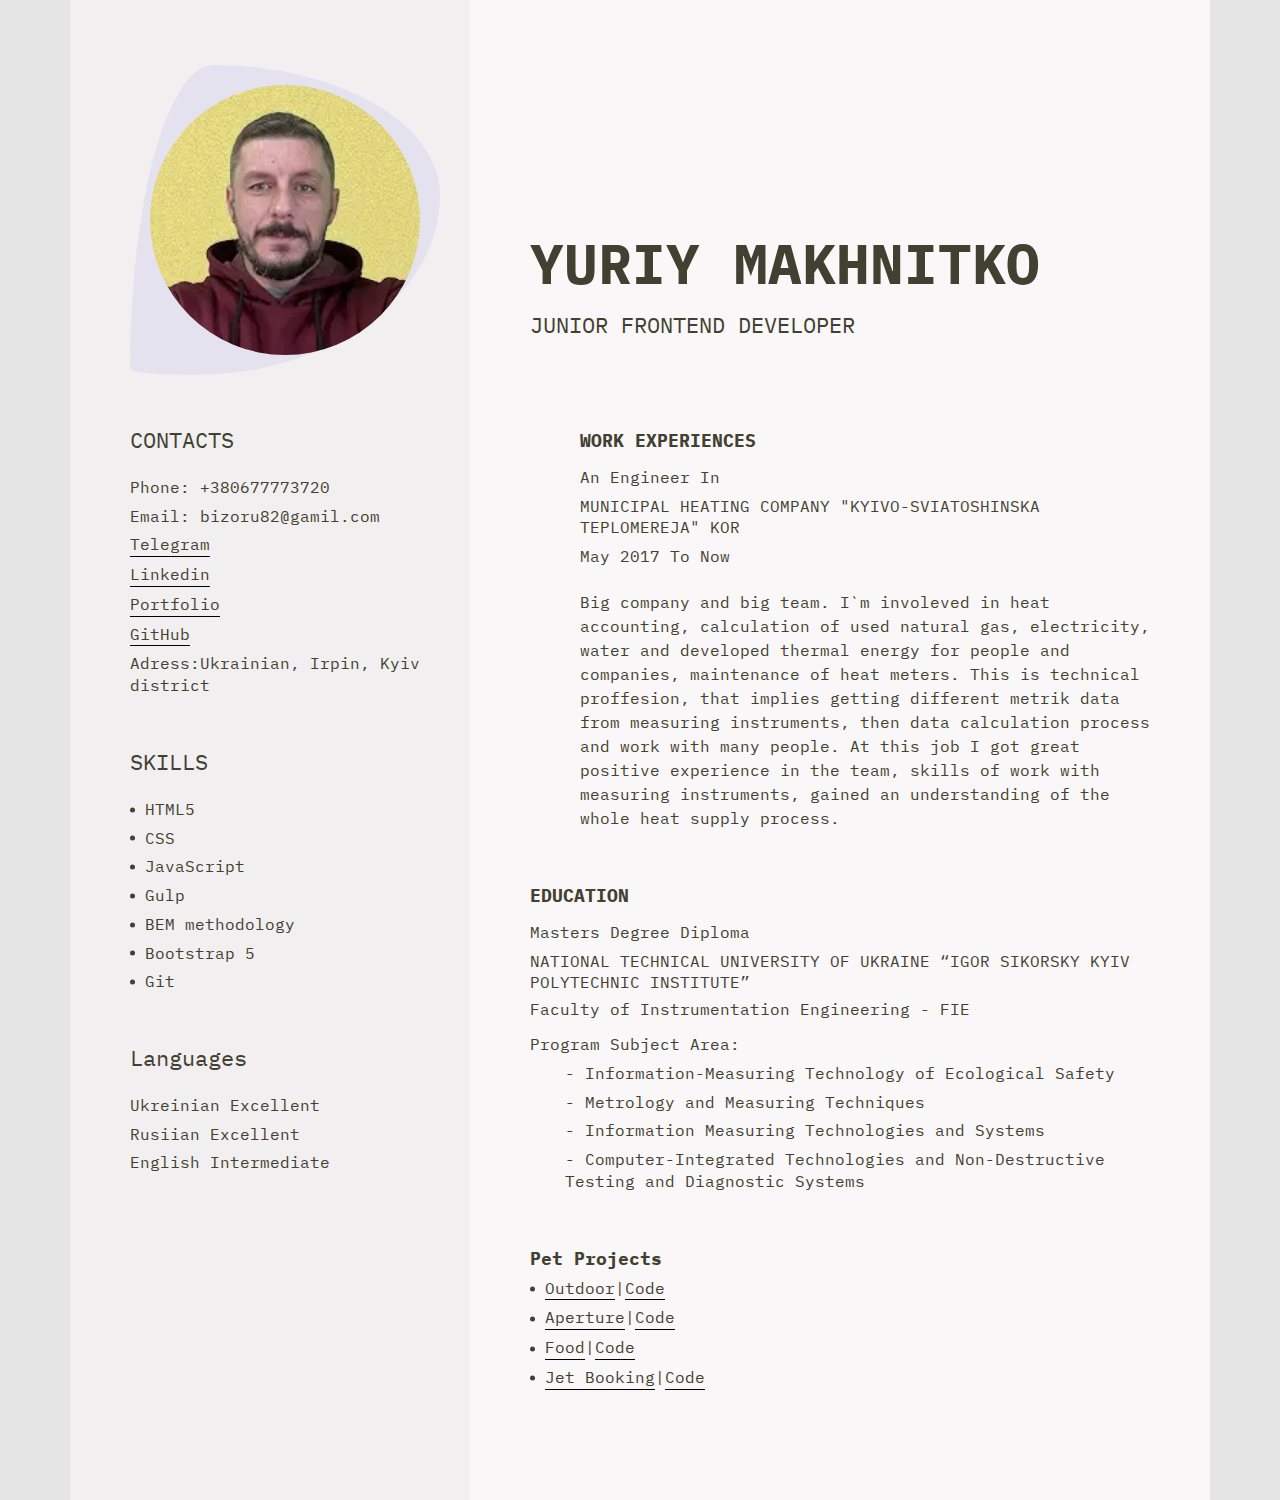
==== index.html @ a3770e5b "2-d commit" ====
<!DOCTYPE html>
<html lang="ru">

<head>
	<title>YDevelop</title>
	<meta charset="UTF-8">
	<meta name="format-detection" content="telephone=no">
	<!-- <style>body{opacity: 0;}</style> -->
	<link rel="stylesheet" href="css/style.min.css?_v=20221219141046">
	<link rel="shortcut icon" href="favicon.ico">
	<!-- <meta name="robots" content="noindex, nofollow"> -->
	<meta name="viewport" content="width=device-width, initial-scale=1.0">
</head>

<body>
	<div class="wrapper">
		<header class="header">
			<div class="header__container">

			</div>
		</header>
		<main class="page">
			<div class="cv__container">
				<div class="cv">
					<div class="cv__left">
						<div class="cv__photo">
							<div class="cv__image-ibg">
								<picture><source srcset="img/photocv.webp" type="image/webp"><img src="img/photocv.jpg" alt="cv" /></picture>
							</div>
						</div>
						<div class="cv__contacts">
							<p class="cv__title">CONTACTS</p>
							<a href="tel:+380677773720" class="cv__phone"><span>Phone: +380677773720</span></a>
							<a href="mailto:bizoru82@gmail.com" class="cv__email"><span>Email: bizoru82@gamil.com</span></a>
							<a href="tg://resolve?domain=@bizoru82" class="cv__telegram"><span>Telegram</span></a>
							<a target="_blank" href="https://www.linkedin.com/in/yuriy-makhnitko-253115259" class="cv__linkedin"><span>Linkedin</span></a>
							<a target="_blank" href="https://yuramakhnitko.github.io/portfolio/" class="cv__portfolio"><span>Portfolio</span></a>
							<a target="_blank" href="https://github.com/YuraMakhnitko" class="cv__github"><span>GitHub</span></a>
							<p class="cv__adress">
								<span>Adress:</span>Ukrainian, Irpin, Kyiv district
							</p>
						</div>
						<div class="cv__skills">
							<p class="cv__title">SKILLS</p>
							<ul class="cv__list-skills">
								<li class="cv__skill">HTML5</li>
								<li class="cv__skill">CSS</li>
								<li class="cv__skill">JavaScript</li>
								<li class="cv__skill">Gulp</li>
								<li class="cv__skill">BEM methodology</li>
								<li class="cv__skill">Bootstrap 5</li>
								<li class="cv__skill">Git</li>
							</ul>
						</div>
						<div class="cv__launguages">
							<p class="cv__title">Languages</p>
							<p class="cv__language">Ukreinian Excellent</p>
							<p class="cv__language">Rusiian Excellent</p>
							<p class="cv__language">English Intermediate</p>
						</div>
					</div>
					<div class="cv__right">
						<h1 class="cv__main-title">Yuriy Makhnitko</h1>
						<p class="cv__title">JUNIOR FRONTEND DEVELOPER</p>
						<div class="cv__work-exp">
							<p class="cv__right-title">WORK EXPERIENCES</p>
							<p class="cv__work-sub-title">An engineer in</p>
							<p class="cv__work-sub-title cv__work-sub-title_upper">
								Municipal heating company "Kyivo-Sviatoshinska teplomereja"
								KOR
							</p>
							<p class="cv__work-sub-title">May 2017 to now</p>
							<p class="cv__work-text">
								Big company and big team. I`m involeved in heat accounting,
								calculation of used natural gas, electricity, water and
								developed thermal energy for people and companies, maintenance
								of heat meters. This is technical proffesion, that implies
								getting different metrik data from measuring instruments, then
								data calculation process and work with many people. At this
								job I got great positive experience in the team, skills of
								work with measuring instruments, gained an understanding of
								the whole heat supply process.
							</p>
						</div>
						<div class="cv__education">
							<p class="cv__right-title">EDUCATION</p>
							<p class="cv__diploma">Masters degree diploma</p>
							<p class="cv__un">
								National Technical University of Ukraine “Igor Sikorsky Kyiv
								Polytechnic Institute”
							</p>
							<p class="cv__pbf">
								Faculty of Instrumentation Engineering - FIE
							</p>
							<p class="cv__faculty">Program Subject Area:</p>
							<ul class="cv__subj">
								<li class="cv__subject">
									- Information-Measuring Technology of Ecological Safety
								</li>
								<li class="cv__subject">
									- Metrology and Measuring Techniques
								</li>
								<li class="cv__subject">
									- Information Measuring Technologies and Systems
								</li>
								<li class="cv__subject">
									- Computer-Integrated Technologies and Non-Destructive
									Testing and Diagnostic Systems
								</li>
							</ul>
						</div>
						<div class="cv__pet-projects">
							<p class="cv__right-title">Pet Projects</p>
							<ul class="cv__projects-pet-list">
								<li class="cv__pet">
									<a target="_blank" href="https://yuramakhnitko.github.io/outdoor/" class="cv__pet-link"><span>Outdoor</span></a><span>|</span><a target="_blank" href="https://github.com/yuramakhnitko/outdoor" class="cv__pet-code"><span>Code</span></a>
								</li>
								<li class="cv__pet">
									<a target="_blank" href="https://yuramakhnitko.github.io/aperture/" class="cv__pet-link"><span>Aperture</span></a><span>|</span><a target="_blank" href="https://github.com/YuraMakhnitko/aperture" class="cv__pet-code"><span>Code</span></a>
								</li>
								<li class="cv__pet">
									<a target="_blank" href="https://yuramakhnitko.github.io/tastyfood/" class="cv__pet-link"><span>Food</span></a><span>|</span><a target="_blank" href="https://github.com/YuraMakhnitko/tastyfood" class="cv__pet-code"><span>Code</span></a>
								</li>

								<li class="cv__pet">
									<a target="_blank" href="https://yuramakhnitko.github.io/jetbooking/" class="cv__pet-link"><span>Jet Booking</span></a><span>|</span><a target="_blank" href="https://github.com/YuraMakhnitko/jetbooking" class="cv__pet-code"><span>Code</span></a>
								</li>
							</ul>
						</div>
					</div>
				</div>
			</div>
		</main>
		<footer class="footer">
			<div class="footer__container">
			</div>
		</footer>
	</div>
	<!-- 
<div id="popup" aria-hidden="true" class="popup">
	<div class="popup__wrapper">
		<div class="popup__content">
			<button data-close type="button" class="popup__close">Закрыть</button>
			<div class="popup__text">
			</div>
		</div>
	</div>
</div>
 -->
	<script src="js/app.min.js?_v=20221219141046"></script>
</body>

</html>
---- css/style.min.css ----
@charset "UTF-8";@font-face{font-family:IBMPlexMono;font-display:swap;src:url(../fonts/IBMPlexMono-Bold.woff2) format("woff2"),url(../fonts/IBMPlexMono-Bold.woff) format("woff");font-weight:700;font-style:normal}@font-face{font-family:IBMPlexMono;font-display:swap;src:url(../fonts/IBMPlexMono-Regular.woff2) format("woff2"),url(../fonts/IBMPlexMono-Regular.woff) format("woff");font-weight:400;font-style:normal}*{padding:0;margin:0;border:0}*,:after,:before{-webkit-box-sizing:border-box;box-sizing:border-box}body,html{height:100%;min-width:320px}body{color:#000;line-height:1;font-family:IBMPlexMono;font-size:1rem;-ms-text-size-adjust:100%;-moz-text-size-adjust:100%;-webkit-text-size-adjust:100%;-webkit-font-smoothing:antialiased;-moz-osx-font-smoothing:grayscale}button,input,textarea{font-family:IBMPlexMono;font-size:inherit}button{cursor:pointer;color:inherit;background-color:inherit}a{color:inherit}a:link,a:visited{text-decoration:none}a:hover{text-decoration:none}ul li{list-style:none}img{vertical-align:top}h1,h2,h3,h4,h5,h6{font-weight:inherit;font-size:inherit}.lock body{overflow:hidden;-ms-touch-action:none;touch-action:none}.wrapper{min-height:100%;display:-webkit-box;display:-ms-flexbox;display:flex;-webkit-box-orient:vertical;-webkit-box-direction:normal;-ms-flex-direction:column;flex-direction:column;overflow:hidden;background:#e5e5e5;color:#424030}.wrapper>main{-webkit-box-flex:1;-ms-flex:1 1 auto;flex:1 1 auto}.wrapper>*{min-width:0}[class*=__container]{max-width:71.25rem;-webkit-box-sizing:content-box;box-sizing:content-box;margin:0 auto;padding:0 .9375rem}[class*=-ibg]{position:relative}[class*=-ibg] img{position:absolute;width:100%;height:100%;top:0;left:0;-o-object-fit:cover;object-fit:cover}[class*=-ibg_contain] img{-o-object-fit:contain;object-fit:contain}.cv{display:-ms-grid;display:grid;-ms-grid-columns:400px 1fr;grid-template-columns:400px 1fr;-webkit-column-gap:60px;-moz-column-gap:60px;column-gap:60px;padding:0 50px 0 0;background:#f9f7f7}.cv__left{padding:65px 30px 130px 60px;display:-webkit-box;display:-ms-flexbox;display:flex;-webkit-box-orient:vertical;-webkit-box-direction:normal;-ms-flex-direction:column;flex-direction:column;background:rgba(229,229,229,.4392156863);height:1500px}.cv__photo{padding:20px;border-radius:27% 73% 79% 21%/98% 42% 58% 2%;background-color:rgba(0,0,255,.05)}.cv__photo:not(:last-child){margin-bottom:50px}.cv__image-ibg{padding-bottom:100%;border-radius:50%;overflow:hidden}.cv__contacts{display:-webkit-box;display:-ms-flexbox;display:flex;-webkit-box-orient:vertical;-webkit-box-direction:normal;-ms-flex-direction:column;flex-direction:column;row-gap:7px}.cv__contacts:not(:last-child){margin-bottom:50px}.cv__title{font-size:22px;line-height:1.36}.cv__title:not(:last-child){margin-bottom:15px}.cv__phone{line-height:1.36}.cv__email{line-height:1.36}.cv__telegram span{display:inline-block;line-height:1.36;border-bottom:1px solid #000}.cv__linkedin span{display:inline-block;line-height:1.36;border-bottom:1px solid #000}.cv__portfolio span{display:inline-block;line-height:1.36;border-bottom:1px solid #000}.cv__github span{display:inline-block;line-height:1.36;border-bottom:1px solid #000}.cv__adress{line-height:1.36}.cv__skills{display:-webkit-box;display:-ms-flexbox;display:flex;-webkit-box-orient:vertical;-webkit-box-direction:normal;-ms-flex-direction:column;flex-direction:column}.cv__skills:not(:last-child){margin-bottom:50px}.cv__list-skills{margin-top:7px;display:-webkit-box;display:-ms-flexbox;display:flex;-webkit-box-orient:vertical;-webkit-box-direction:normal;-ms-flex-direction:column;flex-direction:column;row-gap:7px}.cv__skill{line-height:1.36;position:relative;padding-left:15px}.cv__skill::before{content:"";position:absolute;top:50%;left:0;width:5px;height:5px;border-radius:50%;background-color:#424030;-webkit-transform:translate(0,-50%);-ms-transform:translate(0,-50%);transform:translate(0,-50%)}.cv__launguages{display:-webkit-box;display:-ms-flexbox;display:flex;-webkit-box-orient:vertical;-webkit-box-direction:normal;-ms-flex-direction:column;flex-direction:column;row-gap:7px}.cv__launguages:not(:last-child){margin-bottom:50px}.cv__language{line-height:1.36}.cv__right{display:-webkit-box;display:-ms-flexbox;display:flex;-webkit-box-orient:vertical;-webkit-box-direction:normal;-ms-flex-direction:column;flex-direction:column;row-gap:7px;padding:235px 0 100px 0}.cv__main-title{font-size:56px;font-weight:700;text-transform:uppercase}.cv__main-title:not(:last-child){margin-bottom:12px}.cv__work-exp{display:-webkit-box;display:-ms-flexbox;display:flex;-webkit-box-orient:vertical;-webkit-box-direction:normal;-ms-flex-direction:column;flex-direction:column;padding-left:50px;margin-top:70px;row-gap:7px}.cv__work-exp:not(:last-child){margin-bottom:50px}.cv__right-title{font-size:18px;font-weight:700}.cv__right-title:not(:last-child){margin-bottom:10px}.cv__work-sub-title{line-height:1.36;text-transform:capitalize}.cv__work-sub-title_upper{text-transform:uppercase}.cv__work-text{margin-top:15px;line-height:1.5}.cv__education{display:-webkit-box;display:-ms-flexbox;display:flex;-webkit-box-orient:vertical;-webkit-box-direction:normal;-ms-flex-direction:column;flex-direction:column;row-gap:7px}.cv__education:not(:last-child){margin-bottom:50px}.cv__diploma{text-transform:capitalize;line-height:1.36}.cv__un{line-height:1.36;text-transform:uppercase}.cv__faculty{line-height:1.36;margin-top:10px}.cv__subj{line-height:1.36;display:-webkit-box;display:-ms-flexbox;display:flex;-webkit-box-orient:vertical;-webkit-box-direction:normal;-ms-flex-direction:column;flex-direction:column;row-gap:7px;padding-left:35px}.cv__projects-pet-list{display:-webkit-box;display:-ms-flexbox;display:flex;-webkit-box-orient:vertical;-webkit-box-direction:normal;-ms-flex-direction:column;flex-direction:column;row-gap:7px}.cv__pet{line-height:1.36;position:relative;padding-left:15px}.cv__pet::before{content:"";position:absolute;top:50%;left:0;width:5px;height:5px;border-radius:50%;background-color:#424030;-webkit-transform:translate(0,-50%);-ms-transform:translate(0,-50%);transform:translate(0,-50%)}.cv__pet-link span{display:inline-block;line-height:1.36;border-bottom:1px solid #000}.cv__pet-code span{display:inline-block;line-height:1.36;border-bottom:1px solid #000}
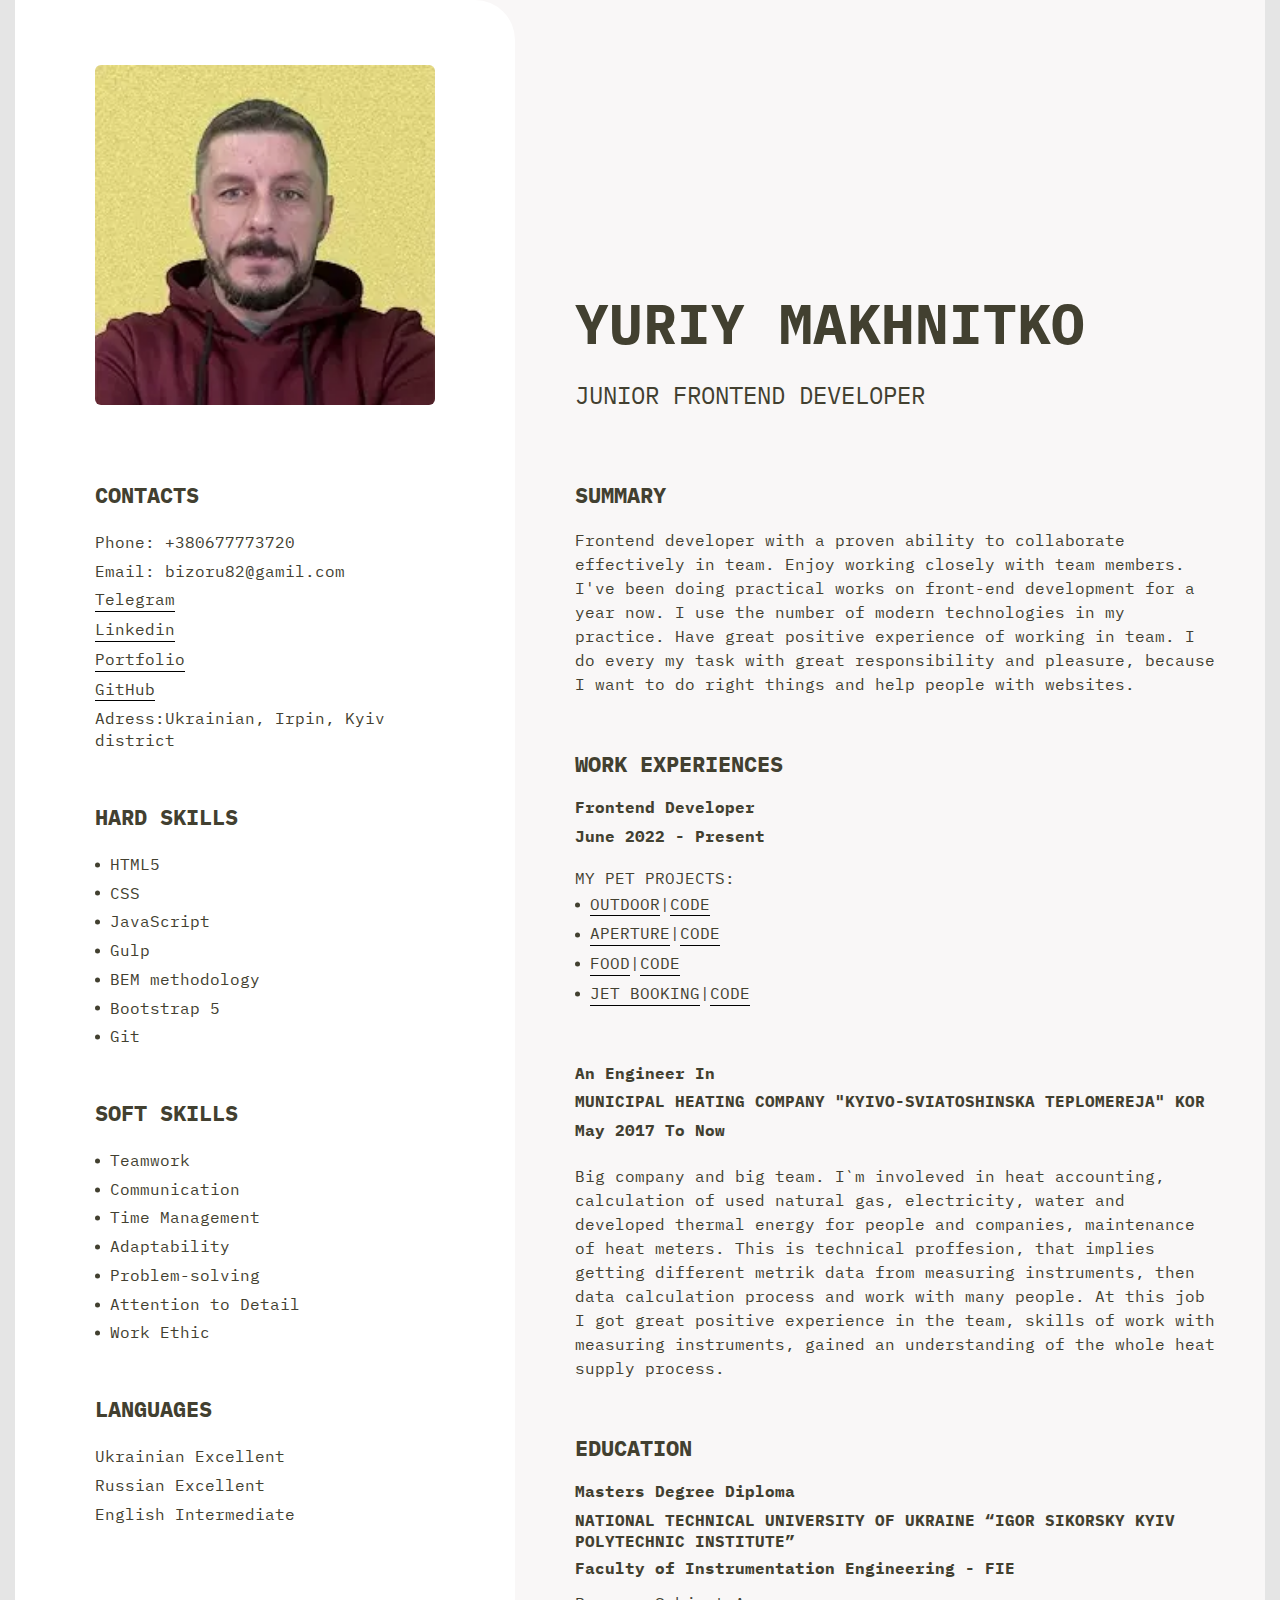
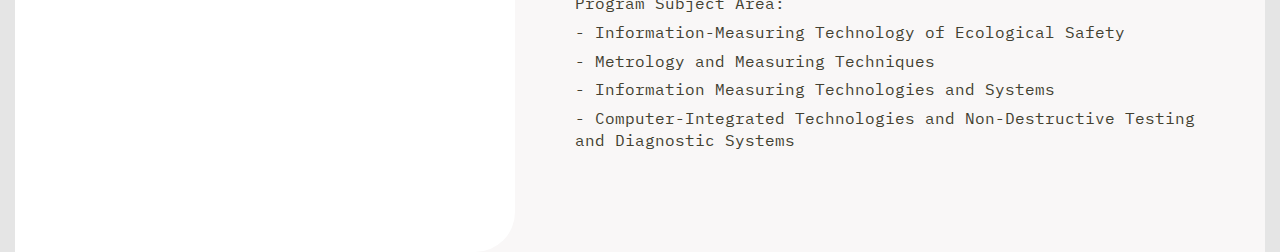
==== commit 73bbcb3e: "Second commit" ====
--- a/index.html
+++ b/index.html
@@ -6,7 +6,7 @@
 	<meta charset="UTF-8">
 	<meta name="format-detection" content="telephone=no">
 	<!-- <style>body{opacity: 0;}</style> -->
-	<link rel="stylesheet" href="css/style.min.css?_v=20221219141046">
+	<link rel="stylesheet" href="css/style.min.css?_v=20221226130712">
 	<link rel="shortcut icon" href="favicon.ico">
 	<!-- <meta name="robots" content="noindex, nofollow"> -->
 	<meta name="viewport" content="width=device-width, initial-scale=1.0">
@@ -41,7 +41,7 @@
 							</p>
 						</div>
 						<div class="cv__skills">
-							<p class="cv__title">SKILLS</p>
+							<p class="cv__title">HARD SKILLS</p>
 							<ul class="cv__list-skills">
 								<li class="cv__skill">HTML5</li>
 								<li class="cv__skill">CSS</li>
@@ -51,19 +51,60 @@
 								<li class="cv__skill">Bootstrap 5</li>
 								<li class="cv__skill">Git</li>
 							</ul>
+							<p class="cv__title">SOFT SKILLS</p>
+							<ul class="cv__list-skills">
+								<li class="cv__skill">Teamwork</li>
+								<li class="cv__skill">Communication</li>
+								<li class="cv__skill">Time Management</li>
+								<li class="cv__skill">Adaptability</li>
+								<li class="cv__skill">Problem-solving</li>
+								<li class="cv__skill">Attention to Detail</li>
+								<li class="cv__skill">Work Ethic</li>
+							</ul>
 						</div>
 						<div class="cv__launguages">
 							<p class="cv__title">Languages</p>
-							<p class="cv__language">Ukreinian Excellent</p>
-							<p class="cv__language">Rusiian Excellent</p>
+							<p class="cv__language">Ukrainian Excellent</p>
+							<p class="cv__language">Russian Excellent</p>
 							<p class="cv__language">English Intermediate</p>
 						</div>
 					</div>
 					<div class="cv__right">
 						<h1 class="cv__main-title">Yuriy Makhnitko</h1>
-						<p class="cv__title">JUNIOR FRONTEND DEVELOPER</p>
+						<p class="cv__position">JUNIOR FRONTEND DEVELOPER</p>
 						<div class="cv__work-exp">
+							<p class="cv__right-title">SUMMARY</p>
+							<p class="cv__summary">
+								Frontend developer with a proven ability to collaborate
+								effectively in team. Enjoy working closely with team members.
+								I've been doing practical works on front-end development for a
+								year now. I use the number of modern technologies in my
+								practice. Have great positive experience of working in team. I
+								do every my task with great responsibility and pleasure,
+								because I want to do right things and help people with
+								websites.
+							</p>
 							<p class="cv__right-title">WORK EXPERIENCES</p>
+							<p class="cv__work-sub-title">Frontend developer</p>
+							<p class="cv__work-sub-title">June 2022 - Present</p>
+							<div class="cv__pet-projects">
+								<p class="cv__pet-title">My Pet Projects:</p>
+								<ul class="cv__projects-pet-list">
+									<li class="cv__pet">
+										<a target="_blank" href="https://yuramakhnitko.github.io/outdoor/" class="cv__pet-link"><span>Outdoor</span></a><span>|</span><a target="_blank" href="https://github.com/yuramakhnitko/outdoor" class="cv__pet-code"><span>Code</span></a>
+									</li>
+									<li class="cv__pet">
+										<a target="_blank" href="https://yuramakhnitko.github.io/aperture/" class="cv__pet-link"><span>Aperture</span></a><span>|</span><a target="_blank" href="https://github.com/YuraMakhnitko/aperture" class="cv__pet-code"><span>Code</span></a>
+									</li>
+									<li class="cv__pet">
+										<a target="_blank" href="https://yuramakhnitko.github.io/tastyfood/" class="cv__pet-link"><span>Food</span></a><span>|</span><a target="_blank" href="https://github.com/YuraMakhnitko/tastyfood" class="cv__pet-code"><span>Code</span></a>
+									</li>
+
+									<li class="cv__pet">
+										<a target="_blank" href="https://yuramakhnitko.github.io/jetbooking/" class="cv__pet-link"><span>Jet Booking</span></a><span>|</span><a target="_blank" href="https://github.com/YuraMakhnitko/jetbooking" class="cv__pet-code"><span>Code</span></a>
+									</li>
+								</ul>
+							</div>
 							<p class="cv__work-sub-title">An engineer in</p>
 							<p class="cv__work-sub-title cv__work-sub-title_upper">
 								Municipal heating company "Kyivo-Sviatoshinska teplomereja"
@@ -109,24 +150,68 @@
 								</li>
 							</ul>
 						</div>
-						<div class="cv__pet-projects">
-							<p class="cv__right-title">Pet Projects</p>
-							<ul class="cv__projects-pet-list">
-								<li class="cv__pet">
-									<a target="_blank" href="https://yuramakhnitko.github.io/outdoor/" class="cv__pet-link"><span>Outdoor</span></a><span>|</span><a target="_blank" href="https://github.com/yuramakhnitko/outdoor" class="cv__pet-code"><span>Code</span></a>
-								</li>
-								<li class="cv__pet">
-									<a target="_blank" href="https://yuramakhnitko.github.io/aperture/" class="cv__pet-link"><span>Aperture</span></a><span>|</span><a target="_blank" href="https://github.com/YuraMakhnitko/aperture" class="cv__pet-code"><span>Code</span></a>
-								</li>
-								<li class="cv__pet">
-									<a target="_blank" href="https://yuramakhnitko.github.io/tastyfood/" class="cv__pet-link"><span>Food</span></a><span>|</span><a target="_blank" href="https://github.com/YuraMakhnitko/tastyfood" class="cv__pet-code"><span>Code</span></a>
-								</li>
-
-								<li class="cv__pet">
-									<a target="_blank" href="https://yuramakhnitko.github.io/jetbooking/" class="cv__pet-link"><span>Jet Booking</span></a><span>|</span><a target="_blank" href="https://github.com/YuraMakhnitko/jetbooking" class="cv__pet-code"><span>Code</span></a>
-								</li>
-							</ul>
-						</div>
+						<!-- <div class="cv__pet-projects">
+                <p class="cv__right-title">Pet Projects</p>
+                <ul class="cv__projects-pet-list">
+                  <li class="cv__pet">
+                    <a
+                      target="_blank"
+                      href="https://yuramakhnitko.github.io/outdoor/"
+                      class="cv__pet-link"
+                      ><span>Outdoor</span></a
+                    ><span>|</span
+                    ><a
+                      target="_blank"
+                      href="https://github.com/yuramakhnitko/outdoor"
+                      class="cv__pet-code"
+                      ><span>Code</span></a
+                    >
+                  </li>
+                  <li class="cv__pet">
+                    <a
+                      target="_blank"
+                      href="https://yuramakhnitko.github.io/aperture/"
+                      class="cv__pet-link"
+                      ><span>Aperture</span></a
+                    ><span>|</span
+                    ><a
+                      target="_blank"
+                      href="https://github.com/YuraMakhnitko/aperture"
+                      class="cv__pet-code"
+                      ><span>Code</span></a
+                    >
+                  </li>
+                  <li class="cv__pet">
+                    <a
+                      target="_blank"
+                      href="https://yuramakhnitko.github.io/tastyfood/"
+                      class="cv__pet-link"
+                      ><span>Food</span></a
+                    ><span>|</span
+                    ><a
+                      target="_blank"
+                      href="https://github.com/YuraMakhnitko/tastyfood"
+                      class="cv__pet-code"
+                      ><span>Code</span></a
+                    >
+                  </li>
+
+                  <li class="cv__pet">
+                    <a
+                      target="_blank"
+                      href="https://yuramakhnitko.github.io/jetbooking/"
+                      class="cv__pet-link"
+                      ><span>Jet Booking</span></a
+                    ><span>|</span
+                    ><a
+                      target="_blank"
+                      href="https://github.com/YuraMakhnitko/jetbooking"
+                      class="cv__pet-code"
+                      ><span>Code</span></a
+                    >
+                  </li>
+                </ul>
+              </div> -->
 					</div>
 				</div>
 			</div>
@@ -147,7 +232,7 @@
 	</div>
 </div>
  -->
-	<script src="js/app.min.js?_v=20221219141046"></script>
+	<script src="js/app.min.js?_v=20221226130712"></script>
 </body>
 
 </html>--- a/css/style.min.css
+++ b/css/style.min.css
@@ -1 +1 @@
-@charset "UTF-8";@font-face{font-family:IBMPlexMono;font-display:swap;src:url(../fonts/IBMPlexMono-Bold.woff2) format("woff2"),url(../fonts/IBMPlexMono-Bold.woff) format("woff");font-weight:700;font-style:normal}@font-face{font-family:IBMPlexMono;font-display:swap;src:url(../fonts/IBMPlexMono-Regular.woff2) format("woff2"),url(../fonts/IBMPlexMono-Regular.woff) format("woff");font-weight:400;font-style:normal}*{padding:0;margin:0;border:0}*,:after,:before{-webkit-box-sizing:border-box;box-sizing:border-box}body,html{height:100%;min-width:320px}body{color:#000;line-height:1;font-family:IBMPlexMono;font-size:1rem;-ms-text-size-adjust:100%;-moz-text-size-adjust:100%;-webkit-text-size-adjust:100%;-webkit-font-smoothing:antialiased;-moz-osx-font-smoothing:grayscale}button,input,textarea{font-family:IBMPlexMono;font-size:inherit}button{cursor:pointer;color:inherit;background-color:inherit}a{color:inherit}a:link,a:visited{text-decoration:none}a:hover{text-decoration:none}ul li{list-style:none}img{vertical-align:top}h1,h2,h3,h4,h5,h6{font-weight:inherit;font-size:inherit}.lock body{overflow:hidden;-ms-touch-action:none;touch-action:none}.wrapper{min-height:100%;display:-webkit-box;display:-ms-flexbox;display:flex;-webkit-box-orient:vertical;-webkit-box-direction:normal;-ms-flex-direction:column;flex-direction:column;overflow:hidden;background:#e5e5e5;color:#424030}.wrapper>main{-webkit-box-flex:1;-ms-flex:1 1 auto;flex:1 1 auto}.wrapper>*{min-width:0}[class*=__container]{max-width:71.25rem;-webkit-box-sizing:content-box;box-sizing:content-box;margin:0 auto;padding:0 .9375rem}[class*=-ibg]{position:relative}[class*=-ibg] img{position:absolute;width:100%;height:100%;top:0;left:0;-o-object-fit:cover;object-fit:cover}[class*=-ibg_contain] img{-o-object-fit:contain;object-fit:contain}.cv{display:-ms-grid;display:grid;-ms-grid-columns:400px 1fr;grid-template-columns:400px 1fr;-webkit-column-gap:60px;-moz-column-gap:60px;column-gap:60px;padding:0 50px 0 0;background:#f9f7f7}.cv__left{padding:65px 30px 130px 60px;display:-webkit-box;display:-ms-flexbox;display:flex;-webkit-box-orient:vertical;-webkit-box-direction:normal;-ms-flex-direction:column;flex-direction:column;background:rgba(229,229,229,.4392156863);height:1500px}.cv__photo{padding:20px;border-radius:27% 73% 79% 21%/98% 42% 58% 2%;background-color:rgba(0,0,255,.05)}.cv__photo:not(:last-child){margin-bottom:50px}.cv__image-ibg{padding-bottom:100%;border-radius:50%;overflow:hidden}.cv__contacts{display:-webkit-box;display:-ms-flexbox;display:flex;-webkit-box-orient:vertical;-webkit-box-direction:normal;-ms-flex-direction:column;flex-direction:column;row-gap:7px}.cv__contacts:not(:last-child){margin-bottom:50px}.cv__title{font-size:22px;line-height:1.36}.cv__title:not(:last-child){margin-bottom:15px}.cv__phone{line-height:1.36}.cv__email{line-height:1.36}.cv__telegram span{display:inline-block;line-height:1.36;border-bottom:1px solid #000}.cv__linkedin span{display:inline-block;line-height:1.36;border-bottom:1px solid #000}.cv__portfolio span{display:inline-block;line-height:1.36;border-bottom:1px solid #000}.cv__github span{display:inline-block;line-height:1.36;border-bottom:1px solid #000}.cv__adress{line-height:1.36}.cv__skills{display:-webkit-box;display:-ms-flexbox;display:flex;-webkit-box-orient:vertical;-webkit-box-direction:normal;-ms-flex-direction:column;flex-direction:column}.cv__skills:not(:last-child){margin-bottom:50px}.cv__list-skills{margin-top:7px;display:-webkit-box;display:-ms-flexbox;display:flex;-webkit-box-orient:vertical;-webkit-box-direction:normal;-ms-flex-direction:column;flex-direction:column;row-gap:7px}.cv__skill{line-height:1.36;position:relative;padding-left:15px}.cv__skill::before{content:"";position:absolute;top:50%;left:0;width:5px;height:5px;border-radius:50%;background-color:#424030;-webkit-transform:translate(0,-50%);-ms-transform:translate(0,-50%);transform:translate(0,-50%)}.cv__launguages{display:-webkit-box;display:-ms-flexbox;display:flex;-webkit-box-orient:vertical;-webkit-box-direction:normal;-ms-flex-direction:column;flex-direction:column;row-gap:7px}.cv__launguages:not(:last-child){margin-bottom:50px}.cv__language{line-height:1.36}.cv__right{display:-webkit-box;display:-ms-flexbox;display:flex;-webkit-box-orient:vertical;-webkit-box-direction:normal;-ms-flex-direction:column;flex-direction:column;row-gap:7px;padding:235px 0 100px 0}.cv__main-title{font-size:56px;font-weight:700;text-transform:uppercase}.cv__main-title:not(:last-child){margin-bottom:12px}.cv__work-exp{display:-webkit-box;display:-ms-flexbox;display:flex;-webkit-box-orient:vertical;-webkit-box-direction:normal;-ms-flex-direction:column;flex-direction:column;padding-left:50px;margin-top:70px;row-gap:7px}.cv__work-exp:not(:last-child){margin-bottom:50px}.cv__right-title{font-size:18px;font-weight:700}.cv__right-title:not(:last-child){margin-bottom:10px}.cv__work-sub-title{line-height:1.36;text-transform:capitalize}.cv__work-sub-title_upper{text-transform:uppercase}.cv__work-text{margin-top:15px;line-height:1.5}.cv__education{display:-webkit-box;display:-ms-flexbox;display:flex;-webkit-box-orient:vertical;-webkit-box-direction:normal;-ms-flex-direction:column;flex-direction:column;row-gap:7px}.cv__education:not(:last-child){margin-bottom:50px}.cv__diploma{text-transform:capitalize;line-height:1.36}.cv__un{line-height:1.36;text-transform:uppercase}.cv__faculty{line-height:1.36;margin-top:10px}.cv__subj{line-height:1.36;display:-webkit-box;display:-ms-flexbox;display:flex;-webkit-box-orient:vertical;-webkit-box-direction:normal;-ms-flex-direction:column;flex-direction:column;row-gap:7px;padding-left:35px}.cv__projects-pet-list{display:-webkit-box;display:-ms-flexbox;display:flex;-webkit-box-orient:vertical;-webkit-box-direction:normal;-ms-flex-direction:column;flex-direction:column;row-gap:7px}.cv__pet{line-height:1.36;position:relative;padding-left:15px}.cv__pet::before{content:"";position:absolute;top:50%;left:0;width:5px;height:5px;border-radius:50%;background-color:#424030;-webkit-transform:translate(0,-50%);-ms-transform:translate(0,-50%);transform:translate(0,-50%)}.cv__pet-link span{display:inline-block;line-height:1.36;border-bottom:1px solid #000}.cv__pet-code span{display:inline-block;line-height:1.36;border-bottom:1px solid #000}+@charset "UTF-8";@font-face{font-family:IBMPlexMono;font-display:swap;src:url(../fonts/IBMPlexMono-Bold.woff2) format("woff2"),url(../fonts/IBMPlexMono-Bold.woff) format("woff");font-weight:700;font-style:normal}@font-face{font-family:IBMPlexMono;font-display:swap;src:url(../fonts/IBMPlexMono-Regular.woff2) format("woff2"),url(../fonts/IBMPlexMono-Regular.woff) format("woff");font-weight:400;font-style:normal}*{padding:0;margin:0;border:0}*,:after,:before{-webkit-box-sizing:border-box;box-sizing:border-box}body,html{height:100%;min-width:320px}body{color:#000;line-height:1;font-family:IBMPlexMono;font-size:1rem;-ms-text-size-adjust:100%;-moz-text-size-adjust:100%;-webkit-text-size-adjust:100%;-webkit-font-smoothing:antialiased;-moz-osx-font-smoothing:grayscale}button,input,textarea{font-family:IBMPlexMono;font-size:inherit}button{cursor:pointer;color:inherit;background-color:inherit}a{color:inherit}a:link,a:visited{text-decoration:none}a:hover{text-decoration:none}ul li{list-style:none}img{vertical-align:top}h1,h2,h3,h4,h5,h6{font-weight:inherit;font-size:inherit}.lock body{overflow:hidden;-ms-touch-action:none;touch-action:none}.wrapper{min-height:100%;display:-webkit-box;display:-ms-flexbox;display:flex;-webkit-box-orient:vertical;-webkit-box-direction:normal;-ms-flex-direction:column;flex-direction:column;overflow:hidden;background:#e5e5e5;color:#424030}.wrapper>main{-webkit-box-flex:1;-ms-flex:1 1 auto;flex:1 1 auto}.wrapper>*{min-width:0}[class*=__container]{max-width:91.875rem;-webkit-box-sizing:content-box;box-sizing:content-box;margin:0 auto;padding:0 .9375rem}[class*=-ibg]{position:relative}[class*=-ibg] img{position:absolute;width:100%;height:100%;top:0;left:0;-o-object-fit:cover;object-fit:cover}[class*=-ibg_contain] img{-o-object-fit:contain;object-fit:contain}.cv{display:-ms-grid;display:grid;-ms-grid-columns:500px 1fr;grid-template-columns:500px 1fr;-webkit-column-gap:60px;-moz-column-gap:60px;column-gap:60px;padding:0 50px 0 0;background:#f9f7f7}.cv__left{padding:65px 80px 130px 80px;display:-webkit-box;display:-ms-flexbox;display:flex;-webkit-box-orient:vertical;-webkit-box-direction:normal;-ms-flex-direction:column;flex-direction:column;background:#fff;height:1500px;border-top-right-radius:40px;border-bottom-right-radius:40px;height:100%}.cv__photo{padding-bottom:25px;border-radius:27% 73% 79% 21%/98% 42% 58% 2%}.cv__photo:not(:last-child){margin-bottom:50px}.cv__image-ibg{padding-bottom:100%;border-radius:6px;overflow:hidden}.cv__contacts{display:-webkit-box;display:-ms-flexbox;display:flex;-webkit-box-orient:vertical;-webkit-box-direction:normal;-ms-flex-direction:column;flex-direction:column;row-gap:7px}.cv__contacts:not(:last-child){margin-bottom:50px}.cv__title{font-size:22px;line-height:1.36;text-transform:uppercase;font-weight:700}.cv__title:not(:last-child){margin-bottom:15px}.cv__position{font-size:24px}.cv__phone{line-height:1.36}.cv__email{line-height:1.36}.cv__telegram span{display:inline-block;line-height:1.36;border-bottom:1px solid #000}.cv__linkedin span{display:inline-block;line-height:1.36;border-bottom:1px solid #000}.cv__portfolio span{display:inline-block;line-height:1.36;border-bottom:1px solid #000}.cv__github span{display:inline-block;line-height:1.36;border-bottom:1px solid #000}.cv__adress{line-height:1.36}.cv__skills{display:-webkit-box;display:-ms-flexbox;display:flex;-webkit-box-orient:vertical;-webkit-box-direction:normal;-ms-flex-direction:column;flex-direction:column}.cv__skills:not(:last-child){margin-bottom:50px}.cv__list-skills{margin-top:7px;display:-webkit-box;display:-ms-flexbox;display:flex;-webkit-box-orient:vertical;-webkit-box-direction:normal;-ms-flex-direction:column;flex-direction:column;row-gap:7px}.cv__list-skills:not(:last-child){margin-bottom:50px}.cv__skill{line-height:1.36;position:relative;padding-left:15px}.cv__skill::before{content:"";position:absolute;top:50%;left:0;width:5px;height:5px;border-radius:50%;background-color:#424030;-webkit-transform:translate(0,-50%);-ms-transform:translate(0,-50%);transform:translate(0,-50%)}.cv__launguages{display:-webkit-box;display:-ms-flexbox;display:flex;-webkit-box-orient:vertical;-webkit-box-direction:normal;-ms-flex-direction:column;flex-direction:column;row-gap:7px}.cv__launguages:not(:last-child){margin-bottom:50px}.cv__language{line-height:1.36}.cv__right{display:-webkit-box;display:-ms-flexbox;display:flex;-webkit-box-orient:vertical;-webkit-box-direction:normal;-ms-flex-direction:column;flex-direction:column;row-gap:7px;padding:295px 0 100px 0}.cv__main-title{font-size:56px;font-weight:700;text-transform:uppercase}.cv__main-title:not(:last-child){margin-bottom:25px}.cv__work-exp{display:-webkit-box;display:-ms-flexbox;display:flex;-webkit-box-orient:vertical;-webkit-box-direction:normal;-ms-flex-direction:column;flex-direction:column;margin-top:70px;row-gap:7px}.cv__work-exp:not(:last-child){margin-bottom:50px}.cv__right-title{font-size:22px;font-weight:700}.cv__right-title:not(:last-child){margin-bottom:15px}.cv__work-sub-title{line-height:1.36;font-weight:700;text-transform:capitalize}.cv__work-sub-title_upper{text-transform:uppercase}.cv__work-text{margin-top:15px;line-height:1.5}.cv__education{display:-webkit-box;display:-ms-flexbox;display:flex;-webkit-box-orient:vertical;-webkit-box-direction:normal;-ms-flex-direction:column;flex-direction:column;row-gap:7px}.cv__education:not(:last-child){margin-bottom:50px}.cv__diploma{text-transform:capitalize;font-weight:700;line-height:1.36}.cv__un{font-weight:700;line-height:1.36;text-transform:uppercase}.cv__pbf{font-weight:700}.cv__faculty{line-height:1.36;margin-top:10px}.cv__subj{line-height:1.36;display:-webkit-box;display:-ms-flexbox;display:flex;-webkit-box-orient:vertical;-webkit-box-direction:normal;-ms-flex-direction:column;flex-direction:column;row-gap:7px}.cv__pet-projects:not(:last-child){margin-bottom:50px}.cv__projects-pet-list{display:-webkit-box;display:-ms-flexbox;display:flex;-webkit-box-orient:vertical;-webkit-box-direction:normal;-ms-flex-direction:column;flex-direction:column;row-gap:7px}.cv__pet{line-height:1.36;position:relative;padding-left:15px}.cv__pet::before{content:"";position:absolute;top:50%;left:0;width:5px;height:5px;border-radius:50%;background-color:#424030;-webkit-transform:translate(0,-50%);-ms-transform:translate(0,-50%);transform:translate(0,-50%)}.cv__pet-link span{text-transform:uppercase;display:inline-block;line-height:1.36;border-bottom:1px solid #000}.cv__pet-code span{text-transform:uppercase;display:inline-block;line-height:1.36;border-bottom:1px solid #000}.cv__pet-title{margin-top:15px;text-transform:uppercase}.cv__pet-title:not(:last-child){margin-bottom:8px}.cv__summary{line-height:1.5}.cv__summary:not(:last-child){margin-bottom:50px}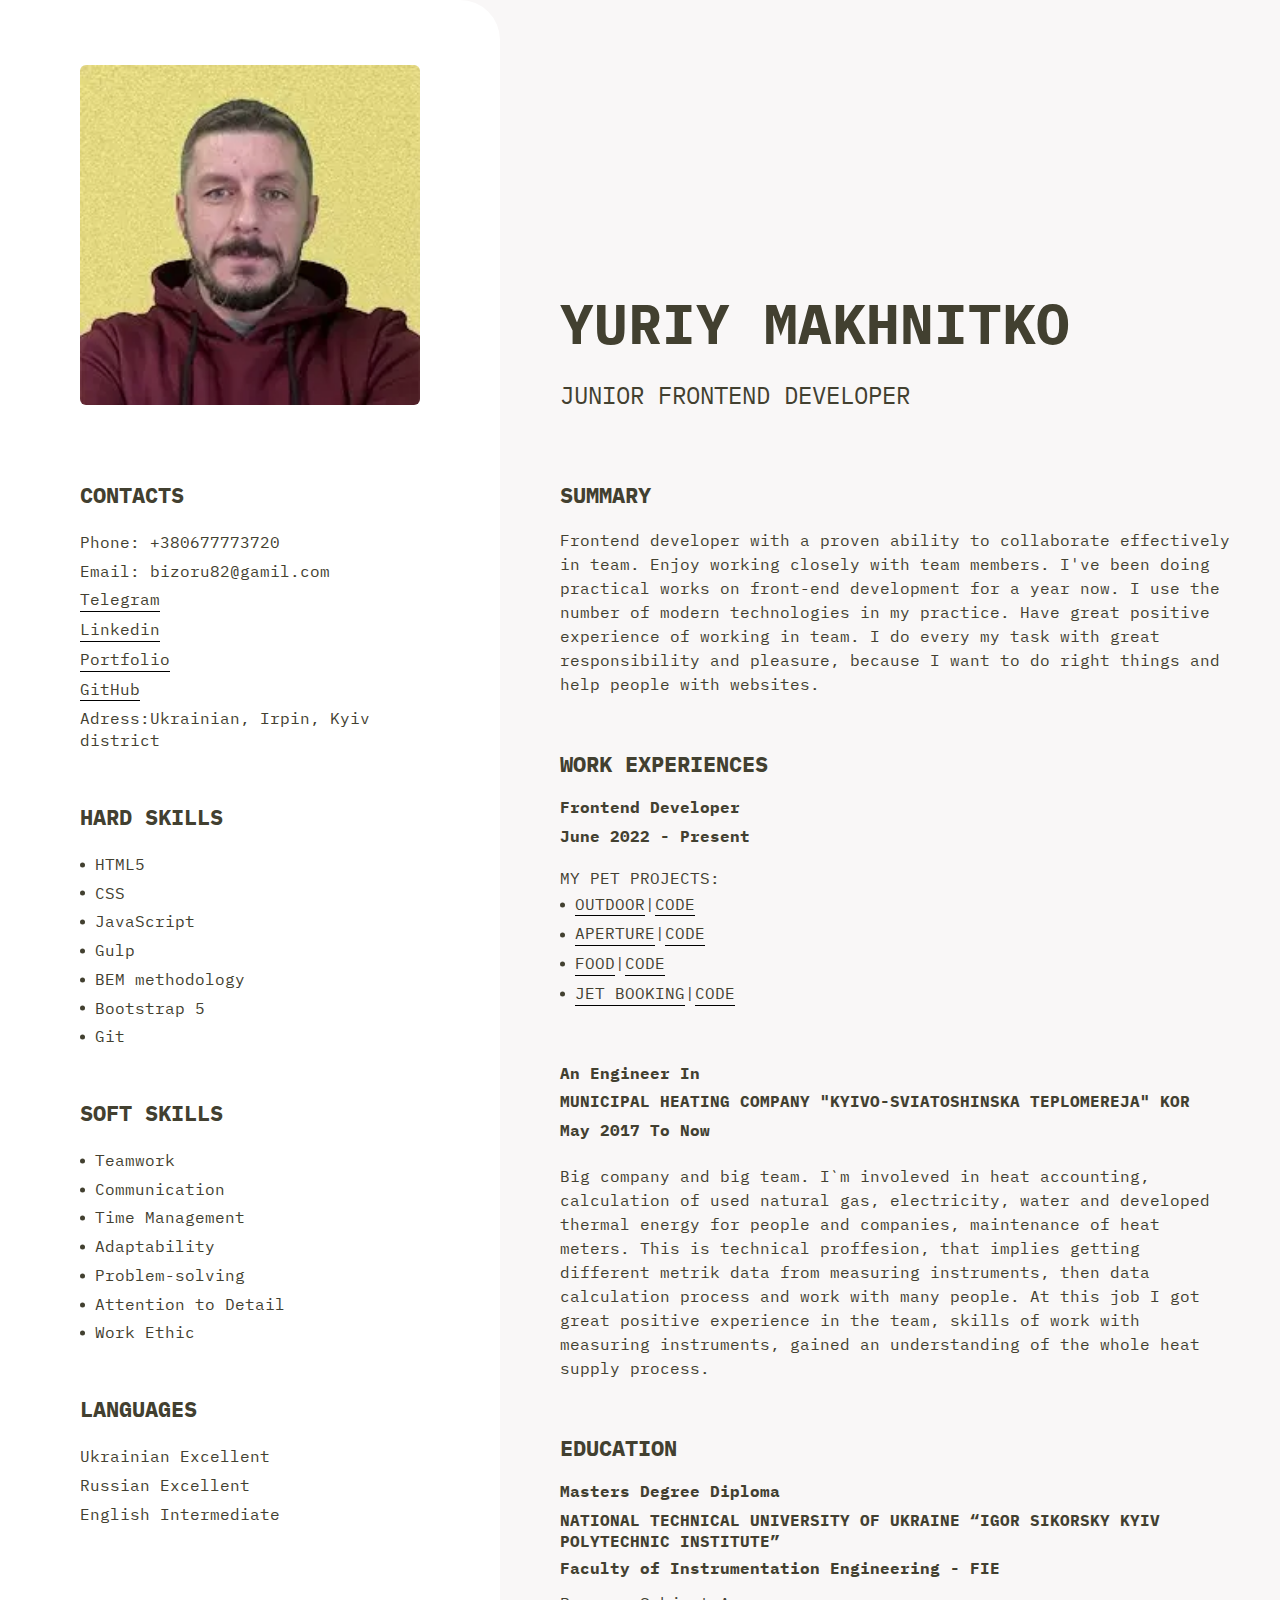
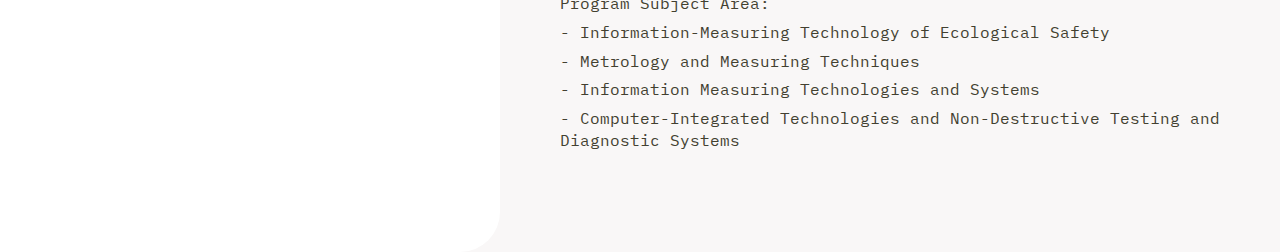
==== commit bb979069: "3-d commit" ====
--- a/index.html
+++ b/index.html
@@ -6,7 +6,7 @@
 	<meta charset="UTF-8">
 	<meta name="format-detection" content="telephone=no">
 	<!-- <style>body{opacity: 0;}</style> -->
-	<link rel="stylesheet" href="css/style.min.css?_v=20221226130712">
+	<link rel="stylesheet" href="css/style.min.css?_v=20221226131207">
 	<link rel="shortcut icon" href="favicon.ico">
 	<!-- <meta name="robots" content="noindex, nofollow"> -->
 	<meta name="viewport" content="width=device-width, initial-scale=1.0">
@@ -232,7 +232,7 @@
 	</div>
 </div>
  -->
-	<script src="js/app.min.js?_v=20221226130712"></script>
+	<script src="js/app.min.js?_v=20221226131207"></script>
 </body>
 
 </html>--- a/css/style.min.css
+++ b/css/style.min.css
@@ -1 +1 @@
-@charset "UTF-8";@font-face{font-family:IBMPlexMono;font-display:swap;src:url(../fonts/IBMPlexMono-Bold.woff2) format("woff2"),url(../fonts/IBMPlexMono-Bold.woff) format("woff");font-weight:700;font-style:normal}@font-face{font-family:IBMPlexMono;font-display:swap;src:url(../fonts/IBMPlexMono-Regular.woff2) format("woff2"),url(../fonts/IBMPlexMono-Regular.woff) format("woff");font-weight:400;font-style:normal}*{padding:0;margin:0;border:0}*,:after,:before{-webkit-box-sizing:border-box;box-sizing:border-box}body,html{height:100%;min-width:320px}body{color:#000;line-height:1;font-family:IBMPlexMono;font-size:1rem;-ms-text-size-adjust:100%;-moz-text-size-adjust:100%;-webkit-text-size-adjust:100%;-webkit-font-smoothing:antialiased;-moz-osx-font-smoothing:grayscale}button,input,textarea{font-family:IBMPlexMono;font-size:inherit}button{cursor:pointer;color:inherit;background-color:inherit}a{color:inherit}a:link,a:visited{text-decoration:none}a:hover{text-decoration:none}ul li{list-style:none}img{vertical-align:top}h1,h2,h3,h4,h5,h6{font-weight:inherit;font-size:inherit}.lock body{overflow:hidden;-ms-touch-action:none;touch-action:none}.wrapper{min-height:100%;display:-webkit-box;display:-ms-flexbox;display:flex;-webkit-box-orient:vertical;-webkit-box-direction:normal;-ms-flex-direction:column;flex-direction:column;overflow:hidden;background:#e5e5e5;color:#424030}.wrapper>main{-webkit-box-flex:1;-ms-flex:1 1 auto;flex:1 1 auto}.wrapper>*{min-width:0}[class*=__container]{max-width:91.875rem;-webkit-box-sizing:content-box;box-sizing:content-box;margin:0 auto;padding:0 .9375rem}[class*=-ibg]{position:relative}[class*=-ibg] img{position:absolute;width:100%;height:100%;top:0;left:0;-o-object-fit:cover;object-fit:cover}[class*=-ibg_contain] img{-o-object-fit:contain;object-fit:contain}.cv{display:-ms-grid;display:grid;-ms-grid-columns:500px 1fr;grid-template-columns:500px 1fr;-webkit-column-gap:60px;-moz-column-gap:60px;column-gap:60px;padding:0 50px 0 0;background:#f9f7f7}.cv__left{padding:65px 80px 130px 80px;display:-webkit-box;display:-ms-flexbox;display:flex;-webkit-box-orient:vertical;-webkit-box-direction:normal;-ms-flex-direction:column;flex-direction:column;background:#fff;height:1500px;border-top-right-radius:40px;border-bottom-right-radius:40px;height:100%}.cv__photo{padding-bottom:25px;border-radius:27% 73% 79% 21%/98% 42% 58% 2%}.cv__photo:not(:last-child){margin-bottom:50px}.cv__image-ibg{padding-bottom:100%;border-radius:6px;overflow:hidden}.cv__contacts{display:-webkit-box;display:-ms-flexbox;display:flex;-webkit-box-orient:vertical;-webkit-box-direction:normal;-ms-flex-direction:column;flex-direction:column;row-gap:7px}.cv__contacts:not(:last-child){margin-bottom:50px}.cv__title{font-size:22px;line-height:1.36;text-transform:uppercase;font-weight:700}.cv__title:not(:last-child){margin-bottom:15px}.cv__position{font-size:24px}.cv__phone{line-height:1.36}.cv__email{line-height:1.36}.cv__telegram span{display:inline-block;line-height:1.36;border-bottom:1px solid #000}.cv__linkedin span{display:inline-block;line-height:1.36;border-bottom:1px solid #000}.cv__portfolio span{display:inline-block;line-height:1.36;border-bottom:1px solid #000}.cv__github span{display:inline-block;line-height:1.36;border-bottom:1px solid #000}.cv__adress{line-height:1.36}.cv__skills{display:-webkit-box;display:-ms-flexbox;display:flex;-webkit-box-orient:vertical;-webkit-box-direction:normal;-ms-flex-direction:column;flex-direction:column}.cv__skills:not(:last-child){margin-bottom:50px}.cv__list-skills{margin-top:7px;display:-webkit-box;display:-ms-flexbox;display:flex;-webkit-box-orient:vertical;-webkit-box-direction:normal;-ms-flex-direction:column;flex-direction:column;row-gap:7px}.cv__list-skills:not(:last-child){margin-bottom:50px}.cv__skill{line-height:1.36;position:relative;padding-left:15px}.cv__skill::before{content:"";position:absolute;top:50%;left:0;width:5px;height:5px;border-radius:50%;background-color:#424030;-webkit-transform:translate(0,-50%);-ms-transform:translate(0,-50%);transform:translate(0,-50%)}.cv__launguages{display:-webkit-box;display:-ms-flexbox;display:flex;-webkit-box-orient:vertical;-webkit-box-direction:normal;-ms-flex-direction:column;flex-direction:column;row-gap:7px}.cv__launguages:not(:last-child){margin-bottom:50px}.cv__language{line-height:1.36}.cv__right{display:-webkit-box;display:-ms-flexbox;display:flex;-webkit-box-orient:vertical;-webkit-box-direction:normal;-ms-flex-direction:column;flex-direction:column;row-gap:7px;padding:295px 0 100px 0}.cv__main-title{font-size:56px;font-weight:700;text-transform:uppercase}.cv__main-title:not(:last-child){margin-bottom:25px}.cv__work-exp{display:-webkit-box;display:-ms-flexbox;display:flex;-webkit-box-orient:vertical;-webkit-box-direction:normal;-ms-flex-direction:column;flex-direction:column;margin-top:70px;row-gap:7px}.cv__work-exp:not(:last-child){margin-bottom:50px}.cv__right-title{font-size:22px;font-weight:700}.cv__right-title:not(:last-child){margin-bottom:15px}.cv__work-sub-title{line-height:1.36;font-weight:700;text-transform:capitalize}.cv__work-sub-title_upper{text-transform:uppercase}.cv__work-text{margin-top:15px;line-height:1.5}.cv__education{display:-webkit-box;display:-ms-flexbox;display:flex;-webkit-box-orient:vertical;-webkit-box-direction:normal;-ms-flex-direction:column;flex-direction:column;row-gap:7px}.cv__education:not(:last-child){margin-bottom:50px}.cv__diploma{text-transform:capitalize;font-weight:700;line-height:1.36}.cv__un{font-weight:700;line-height:1.36;text-transform:uppercase}.cv__pbf{font-weight:700}.cv__faculty{line-height:1.36;margin-top:10px}.cv__subj{line-height:1.36;display:-webkit-box;display:-ms-flexbox;display:flex;-webkit-box-orient:vertical;-webkit-box-direction:normal;-ms-flex-direction:column;flex-direction:column;row-gap:7px}.cv__pet-projects:not(:last-child){margin-bottom:50px}.cv__projects-pet-list{display:-webkit-box;display:-ms-flexbox;display:flex;-webkit-box-orient:vertical;-webkit-box-direction:normal;-ms-flex-direction:column;flex-direction:column;row-gap:7px}.cv__pet{line-height:1.36;position:relative;padding-left:15px}.cv__pet::before{content:"";position:absolute;top:50%;left:0;width:5px;height:5px;border-radius:50%;background-color:#424030;-webkit-transform:translate(0,-50%);-ms-transform:translate(0,-50%);transform:translate(0,-50%)}.cv__pet-link span{text-transform:uppercase;display:inline-block;line-height:1.36;border-bottom:1px solid #000}.cv__pet-code span{text-transform:uppercase;display:inline-block;line-height:1.36;border-bottom:1px solid #000}.cv__pet-title{margin-top:15px;text-transform:uppercase}.cv__pet-title:not(:last-child){margin-bottom:8px}.cv__summary{line-height:1.5}.cv__summary:not(:last-child){margin-bottom:50px}+@charset "UTF-8";@font-face{font-family:IBMPlexMono;font-display:swap;src:url(../fonts/IBMPlexMono-Bold.woff2) format("woff2"),url(../fonts/IBMPlexMono-Bold.woff) format("woff");font-weight:700;font-style:normal}@font-face{font-family:IBMPlexMono;font-display:swap;src:url(../fonts/IBMPlexMono-Regular.woff2) format("woff2"),url(../fonts/IBMPlexMono-Regular.woff) format("woff");font-weight:400;font-style:normal}*{padding:0;margin:0;border:0}*,:after,:before{-webkit-box-sizing:border-box;box-sizing:border-box}body,html{height:100%;min-width:320px}body{color:#000;line-height:1;font-family:IBMPlexMono;font-size:1rem;-ms-text-size-adjust:100%;-moz-text-size-adjust:100%;-webkit-text-size-adjust:100%;-webkit-font-smoothing:antialiased;-moz-osx-font-smoothing:grayscale}button,input,textarea{font-family:IBMPlexMono;font-size:inherit}button{cursor:pointer;color:inherit;background-color:inherit}a{color:inherit}a:link,a:visited{text-decoration:none}a:hover{text-decoration:none}ul li{list-style:none}img{vertical-align:top}h1,h2,h3,h4,h5,h6{font-weight:inherit;font-size:inherit}.lock body{overflow:hidden;-ms-touch-action:none;touch-action:none}.wrapper{min-height:100%;display:-webkit-box;display:-ms-flexbox;display:flex;-webkit-box-orient:vertical;-webkit-box-direction:normal;-ms-flex-direction:column;flex-direction:column;overflow:hidden;background:#e5e5e5;color:#424030}.wrapper>main{-webkit-box-flex:1;-ms-flex:1 1 auto;flex:1 1 auto}.wrapper>*{min-width:0}[class*=__container]{max-width:90rem;-webkit-box-sizing:content-box;box-sizing:content-box;margin:0 auto}[class*=-ibg]{position:relative}[class*=-ibg] img{position:absolute;width:100%;height:100%;top:0;left:0;-o-object-fit:cover;object-fit:cover}[class*=-ibg_contain] img{-o-object-fit:contain;object-fit:contain}.cv{display:-ms-grid;display:grid;-ms-grid-columns:500px 1fr;grid-template-columns:500px 1fr;-webkit-column-gap:60px;-moz-column-gap:60px;column-gap:60px;padding:0 50px 0 0;background:#f9f7f7}.cv__left{padding:65px 80px 130px 80px;display:-webkit-box;display:-ms-flexbox;display:flex;-webkit-box-orient:vertical;-webkit-box-direction:normal;-ms-flex-direction:column;flex-direction:column;background:#fff;height:1500px;border-top-right-radius:40px;border-bottom-right-radius:40px;height:100%}.cv__photo{padding-bottom:25px;border-radius:27% 73% 79% 21%/98% 42% 58% 2%}.cv__photo:not(:last-child){margin-bottom:50px}.cv__image-ibg{padding-bottom:100%;border-radius:6px;overflow:hidden}.cv__contacts{display:-webkit-box;display:-ms-flexbox;display:flex;-webkit-box-orient:vertical;-webkit-box-direction:normal;-ms-flex-direction:column;flex-direction:column;row-gap:7px}.cv__contacts:not(:last-child){margin-bottom:50px}.cv__title{font-size:22px;line-height:1.36;text-transform:uppercase;font-weight:700}.cv__title:not(:last-child){margin-bottom:15px}.cv__position{font-size:24px}.cv__phone{line-height:1.36}.cv__email{line-height:1.36}.cv__telegram span{display:inline-block;line-height:1.36;border-bottom:1px solid #000}.cv__linkedin span{display:inline-block;line-height:1.36;border-bottom:1px solid #000}.cv__portfolio span{display:inline-block;line-height:1.36;border-bottom:1px solid #000}.cv__github span{display:inline-block;line-height:1.36;border-bottom:1px solid #000}.cv__adress{line-height:1.36}.cv__skills{display:-webkit-box;display:-ms-flexbox;display:flex;-webkit-box-orient:vertical;-webkit-box-direction:normal;-ms-flex-direction:column;flex-direction:column}.cv__skills:not(:last-child){margin-bottom:50px}.cv__list-skills{margin-top:7px;display:-webkit-box;display:-ms-flexbox;display:flex;-webkit-box-orient:vertical;-webkit-box-direction:normal;-ms-flex-direction:column;flex-direction:column;row-gap:7px}.cv__list-skills:not(:last-child){margin-bottom:50px}.cv__skill{line-height:1.36;position:relative;padding-left:15px}.cv__skill::before{content:"";position:absolute;top:50%;left:0;width:5px;height:5px;border-radius:50%;background-color:#424030;-webkit-transform:translate(0,-50%);-ms-transform:translate(0,-50%);transform:translate(0,-50%)}.cv__launguages{display:-webkit-box;display:-ms-flexbox;display:flex;-webkit-box-orient:vertical;-webkit-box-direction:normal;-ms-flex-direction:column;flex-direction:column;row-gap:7px}.cv__launguages:not(:last-child){margin-bottom:50px}.cv__language{line-height:1.36}.cv__right{display:-webkit-box;display:-ms-flexbox;display:flex;-webkit-box-orient:vertical;-webkit-box-direction:normal;-ms-flex-direction:column;flex-direction:column;row-gap:7px;padding:295px 0 100px 0}.cv__main-title{font-size:56px;font-weight:700;text-transform:uppercase}.cv__main-title:not(:last-child){margin-bottom:25px}.cv__work-exp{display:-webkit-box;display:-ms-flexbox;display:flex;-webkit-box-orient:vertical;-webkit-box-direction:normal;-ms-flex-direction:column;flex-direction:column;margin-top:70px;row-gap:7px}.cv__work-exp:not(:last-child){margin-bottom:50px}.cv__right-title{font-size:22px;font-weight:700}.cv__right-title:not(:last-child){margin-bottom:15px}.cv__work-sub-title{line-height:1.36;font-weight:700;text-transform:capitalize}.cv__work-sub-title_upper{text-transform:uppercase}.cv__work-text{margin-top:15px;line-height:1.5}.cv__education{display:-webkit-box;display:-ms-flexbox;display:flex;-webkit-box-orient:vertical;-webkit-box-direction:normal;-ms-flex-direction:column;flex-direction:column;row-gap:7px}.cv__education:not(:last-child){margin-bottom:50px}.cv__diploma{text-transform:capitalize;font-weight:700;line-height:1.36}.cv__un{font-weight:700;line-height:1.36;text-transform:uppercase}.cv__pbf{font-weight:700}.cv__faculty{line-height:1.36;margin-top:10px}.cv__subj{line-height:1.36;display:-webkit-box;display:-ms-flexbox;display:flex;-webkit-box-orient:vertical;-webkit-box-direction:normal;-ms-flex-direction:column;flex-direction:column;row-gap:7px}.cv__pet-projects:not(:last-child){margin-bottom:50px}.cv__projects-pet-list{display:-webkit-box;display:-ms-flexbox;display:flex;-webkit-box-orient:vertical;-webkit-box-direction:normal;-ms-flex-direction:column;flex-direction:column;row-gap:7px}.cv__pet{line-height:1.36;position:relative;padding-left:15px}.cv__pet::before{content:"";position:absolute;top:50%;left:0;width:5px;height:5px;border-radius:50%;background-color:#424030;-webkit-transform:translate(0,-50%);-ms-transform:translate(0,-50%);transform:translate(0,-50%)}.cv__pet-link span{text-transform:uppercase;display:inline-block;line-height:1.36;border-bottom:1px solid #000}.cv__pet-code span{text-transform:uppercase;display:inline-block;line-height:1.36;border-bottom:1px solid #000}.cv__pet-title{margin-top:15px;text-transform:uppercase}.cv__pet-title:not(:last-child){margin-bottom:8px}.cv__summary{line-height:1.5}.cv__summary:not(:last-child){margin-bottom:50px}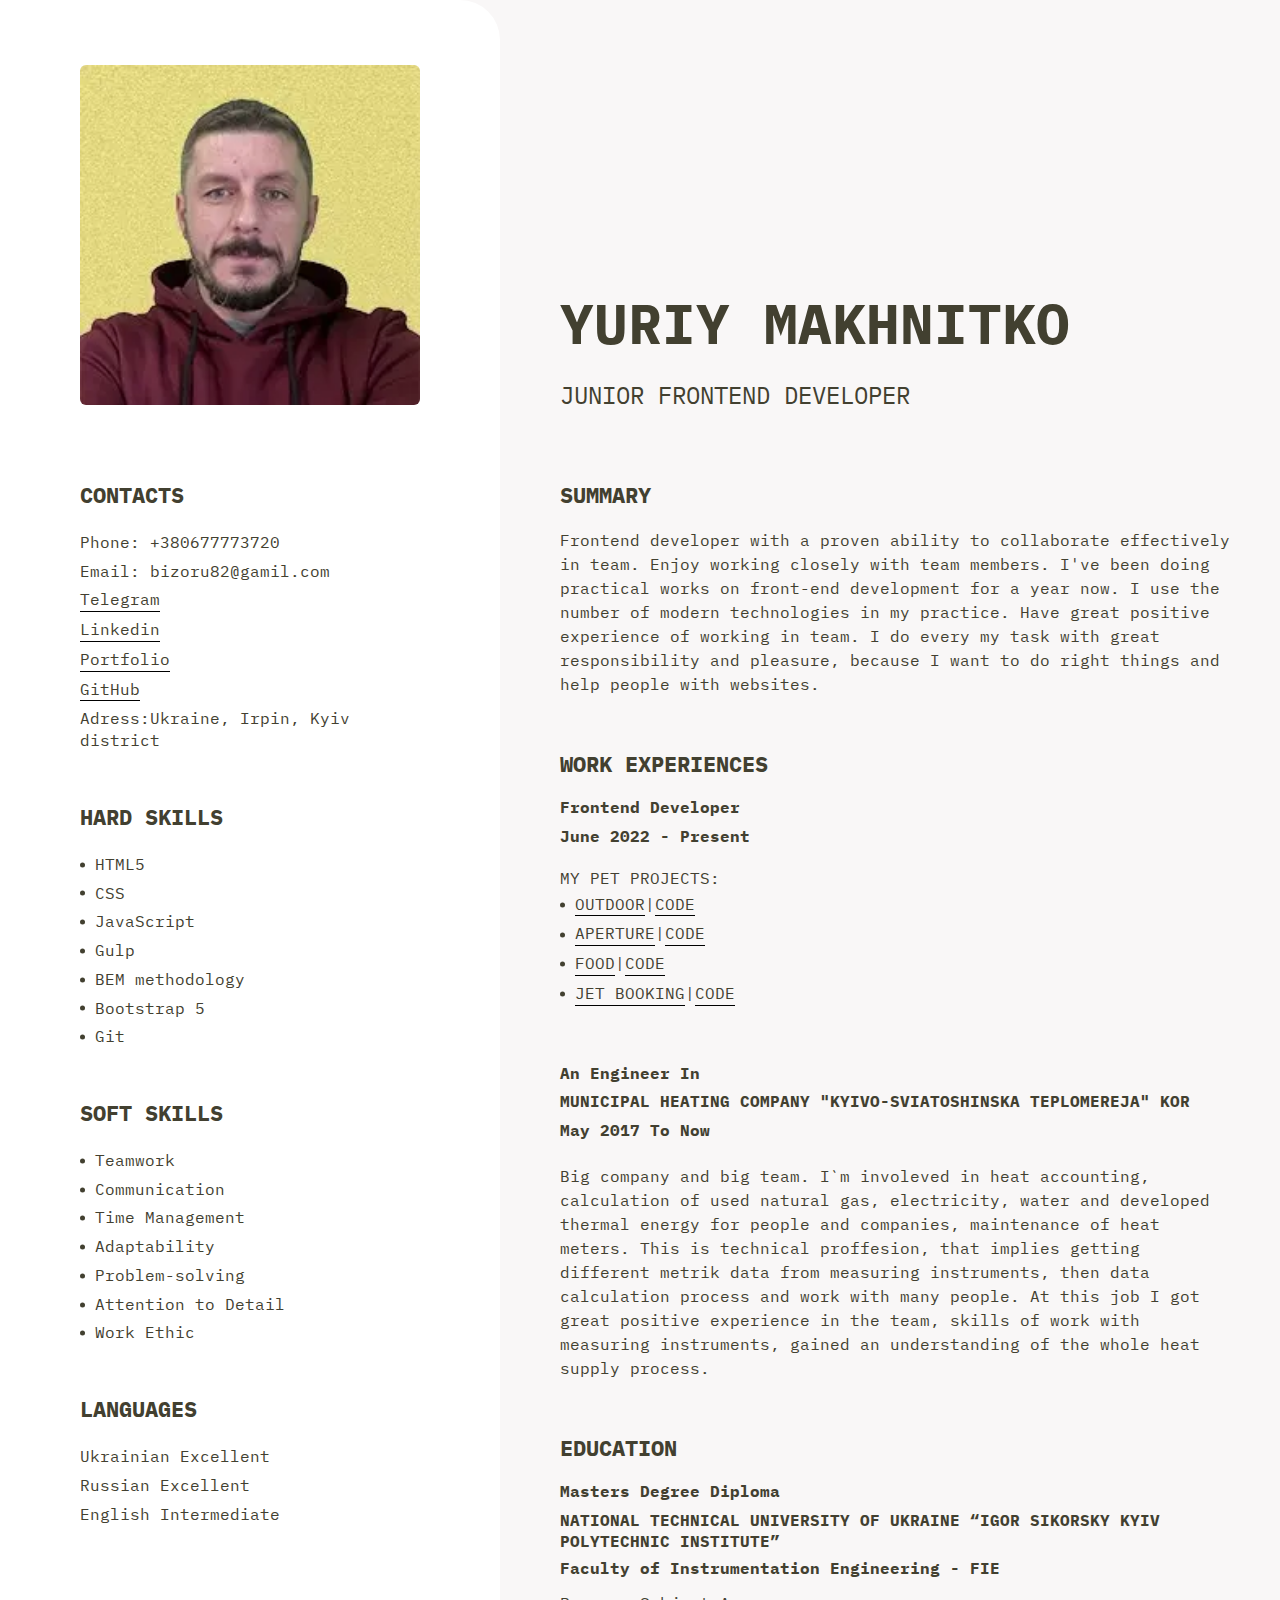
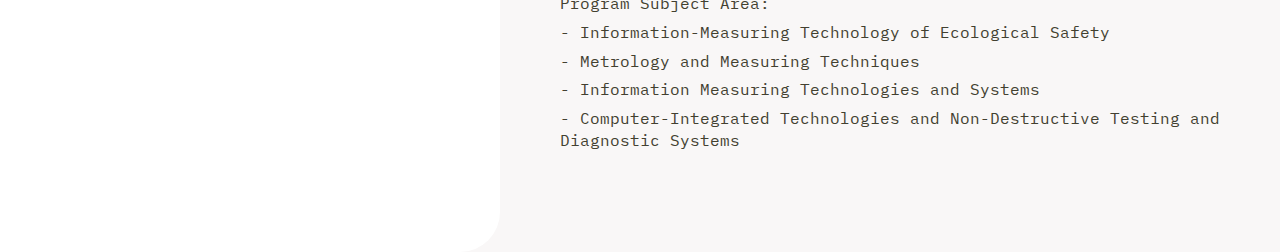
==== commit 6f1f8a3e: "5th commit" ====
--- a/index.html
+++ b/index.html
@@ -6,7 +6,7 @@
 	<meta charset="UTF-8">
 	<meta name="format-detection" content="telephone=no">
 	<!-- <style>body{opacity: 0;}</style> -->
-	<link rel="stylesheet" href="css/style.min.css?_v=20221226131207">
+	<link rel="stylesheet" href="css/style.min.css?_v=20221227132944">
 	<link rel="shortcut icon" href="favicon.ico">
 	<!-- <meta name="robots" content="noindex, nofollow"> -->
 	<meta name="viewport" content="width=device-width, initial-scale=1.0">
@@ -37,7 +37,7 @@
 							<a target="_blank" href="https://yuramakhnitko.github.io/portfolio/" class="cv__portfolio"><span>Portfolio</span></a>
 							<a target="_blank" href="https://github.com/YuraMakhnitko" class="cv__github"><span>GitHub</span></a>
 							<p class="cv__adress">
-								<span>Adress:</span>Ukrainian, Irpin, Kyiv district
+								<span>Adress:</span>Ukraine, Irpin, Kyiv district
 							</p>
 						</div>
 						<div class="cv__skills">
@@ -232,7 +232,7 @@
 	</div>
 </div>
  -->
-	<script src="js/app.min.js?_v=20221226131207"></script>
+	<script src="js/app.min.js?_v=20221227132944"></script>
 </body>
 
 </html>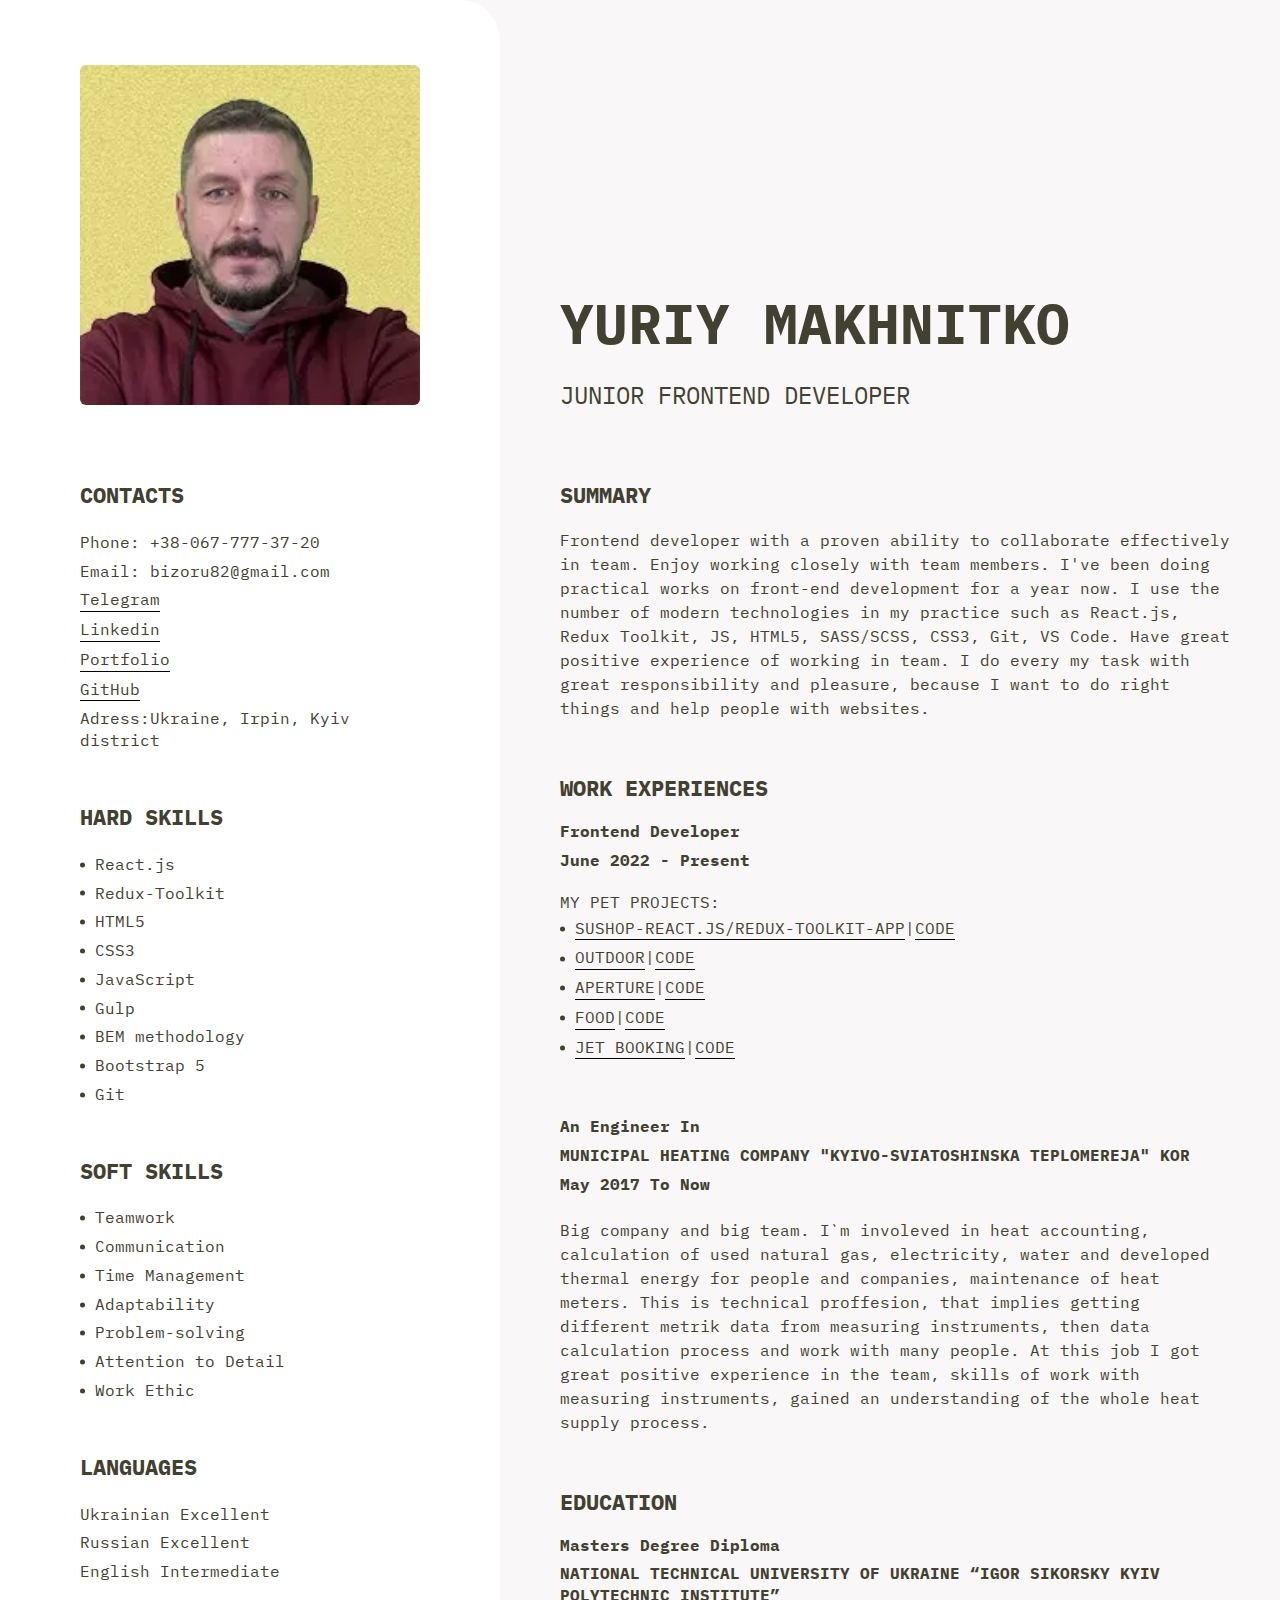
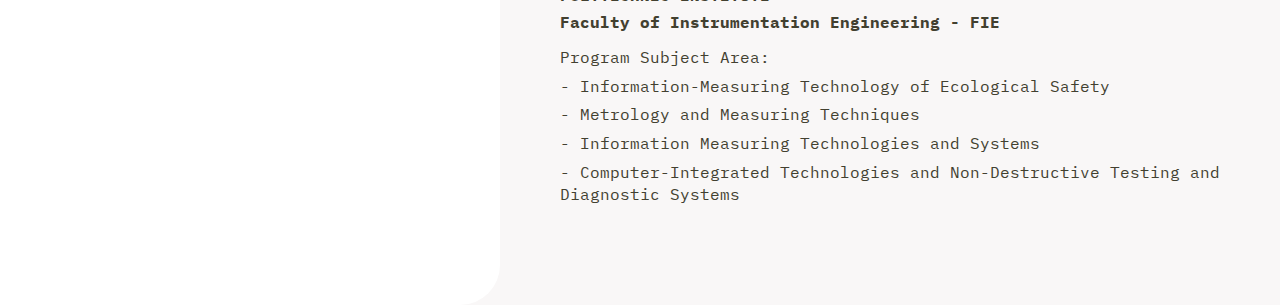
==== commit 1ed96173: "Added react.js/redux-toolkit skills" ====
--- a/index.html
+++ b/index.html
@@ -6,7 +6,7 @@
 	<meta charset="UTF-8">
 	<meta name="format-detection" content="telephone=no">
 	<!-- <style>body{opacity: 0;}</style> -->
-	<link rel="stylesheet" href="css/style.min.css?_v=20221227132944">
+	<link rel="stylesheet" href="css/style.min.css?_v=20230220085327">
 	<link rel="shortcut icon" href="favicon.ico">
 	<!-- <meta name="robots" content="noindex, nofollow"> -->
 	<meta name="viewport" content="width=device-width, initial-scale=1.0">
@@ -30,8 +30,8 @@
 						</div>
 						<div class="cv__contacts">
 							<p class="cv__title">CONTACTS</p>
-							<a href="tel:+380677773720" class="cv__phone"><span>Phone: +380677773720</span></a>
-							<a href="mailto:bizoru82@gmail.com" class="cv__email"><span>Email: bizoru82@gamil.com</span></a>
+							<a href="tel:+380677773720" class="cv__phone"><span>Phone: +38-067-777-37-20</span></a>
+							<a href="mailto:bizoru82@gmail.com" class="cv__email"><span>Email: bizoru82@gmail.com</span></a>
 							<a href="tg://resolve?domain=@bizoru82" class="cv__telegram"><span>Telegram</span></a>
 							<a target="_blank" href="https://www.linkedin.com/in/yuriy-makhnitko-253115259" class="cv__linkedin"><span>Linkedin</span></a>
 							<a target="_blank" href="https://yuramakhnitko.github.io/portfolio/" class="cv__portfolio"><span>Portfolio</span></a>
@@ -43,8 +43,10 @@
 						<div class="cv__skills">
 							<p class="cv__title">HARD SKILLS</p>
 							<ul class="cv__list-skills">
+								<li class="cv__skill">React.js</li>
+								<li class="cv__skill">Redux-Toolkit</li>
 								<li class="cv__skill">HTML5</li>
-								<li class="cv__skill">CSS</li>
+								<li class="cv__skill">CSS3</li>
 								<li class="cv__skill">JavaScript</li>
 								<li class="cv__skill">Gulp</li>
 								<li class="cv__skill">BEM methodology</li>
@@ -79,10 +81,11 @@
 								effectively in team. Enjoy working closely with team members.
 								I've been doing practical works on front-end development for a
 								year now. I use the number of modern technologies in my
-								practice. Have great positive experience of working in team. I
-								do every my task with great responsibility and pleasure,
-								because I want to do right things and help people with
-								websites.
+								practice such as React.js, Redux Toolkit, JS, HTML5,
+								SASS/SCSS, CSS3, Git, VS Code. Have great positive experience
+								of working in team. I do every my task with great
+								responsibility and pleasure, because I want to do right things
+								and help people with websites.
 							</p>
 							<p class="cv__right-title">WORK EXPERIENCES</p>
 							<p class="cv__work-sub-title">Frontend developer</p>
@@ -90,6 +93,9 @@
 							<div class="cv__pet-projects">
 								<p class="cv__pet-title">My Pet Projects:</p>
 								<ul class="cv__projects-pet-list">
+									<li class="cv__pet">
+										<a target="_blank" href="https://yura-makhnitko-github-io.vercel.app/" class="cv__pet-link"><span>SUSHOP-REACT.JS/REDUX-TOOLKIT-APP</span></a><span>|</span><a target="_blank" href="https://github.com/YuraMakhnitko/YuraMakhnitko.github.io" class="cv__pet-code"><span>Code</span></a>
+									</li>
 									<li class="cv__pet">
 										<a target="_blank" href="https://yuramakhnitko.github.io/outdoor/" class="cv__pet-link"><span>Outdoor</span></a><span>|</span><a target="_blank" href="https://github.com/yuramakhnitko/outdoor" class="cv__pet-code"><span>Code</span></a>
 									</li>
@@ -232,7 +238,7 @@
 	</div>
 </div>
  -->
-	<script src="js/app.min.js?_v=20221227132944"></script>
+	<script src="js/app.min.js?_v=20230220085327"></script>
 </body>
 
 </html>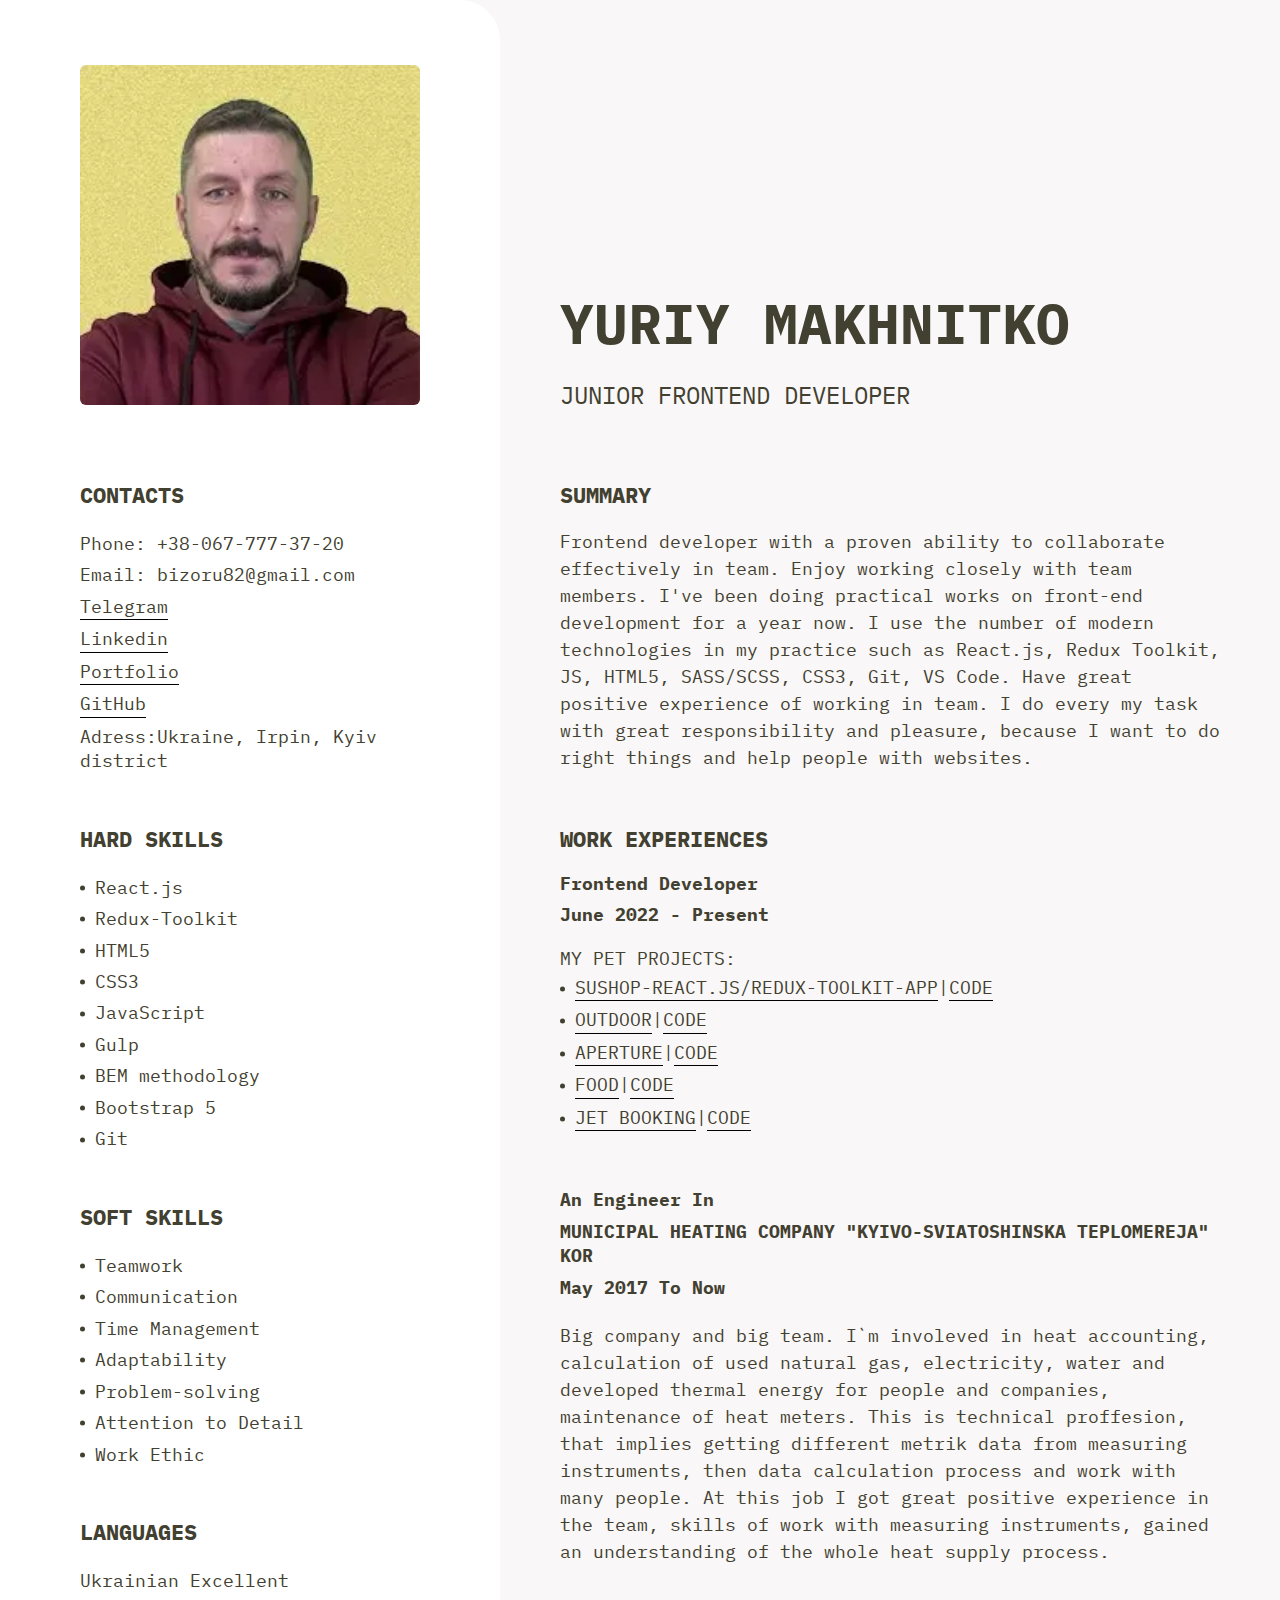
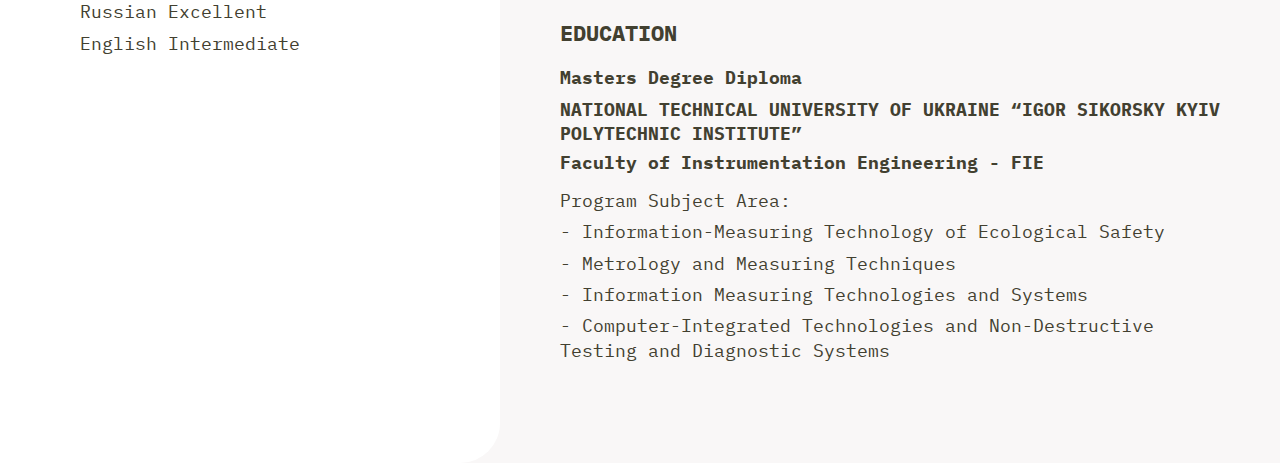
==== commit 0c856059: "Bigger font" ====
--- a/index.html
+++ b/index.html
@@ -6,7 +6,7 @@
 	<meta charset="UTF-8">
 	<meta name="format-detection" content="telephone=no">
 	<!-- <style>body{opacity: 0;}</style> -->
-	<link rel="stylesheet" href="css/style.min.css?_v=20230220085327">
+	<link rel="stylesheet" href="css/style.min.css?_v=20230220092637">
 	<link rel="shortcut icon" href="favicon.ico">
 	<!-- <meta name="robots" content="noindex, nofollow"> -->
 	<meta name="viewport" content="width=device-width, initial-scale=1.0">
@@ -238,7 +238,7 @@
 	</div>
 </div>
  -->
-	<script src="js/app.min.js?_v=20230220085327"></script>
+	<script src="js/app.min.js?_v=20230220092637"></script>
 </body>
 
 </html>--- a/css/style.min.css
+++ b/css/style.min.css
@@ -1 +1 @@
-@charset "UTF-8";@font-face{font-family:IBMPlexMono;font-display:swap;src:url(../fonts/IBMPlexMono-Bold.woff2) format("woff2"),url(../fonts/IBMPlexMono-Bold.woff) format("woff");font-weight:700;font-style:normal}@font-face{font-family:IBMPlexMono;font-display:swap;src:url(../fonts/IBMPlexMono-Regular.woff2) format("woff2"),url(../fonts/IBMPlexMono-Regular.woff) format("woff");font-weight:400;font-style:normal}*{padding:0;margin:0;border:0}*,:after,:before{-webkit-box-sizing:border-box;box-sizing:border-box}body,html{height:100%;min-width:320px}body{color:#000;line-height:1;font-family:IBMPlexMono;font-size:1rem;-ms-text-size-adjust:100%;-moz-text-size-adjust:100%;-webkit-text-size-adjust:100%;-webkit-font-smoothing:antialiased;-moz-osx-font-smoothing:grayscale}button,input,textarea{font-family:IBMPlexMono;font-size:inherit}button{cursor:pointer;color:inherit;background-color:inherit}a{color:inherit}a:link,a:visited{text-decoration:none}a:hover{text-decoration:none}ul li{list-style:none}img{vertical-align:top}h1,h2,h3,h4,h5,h6{font-weight:inherit;font-size:inherit}.lock body{overflow:hidden;-ms-touch-action:none;touch-action:none}.wrapper{min-height:100%;display:-webkit-box;display:-ms-flexbox;display:flex;-webkit-box-orient:vertical;-webkit-box-direction:normal;-ms-flex-direction:column;flex-direction:column;overflow:hidden;background:#e5e5e5;color:#424030}.wrapper>main{-webkit-box-flex:1;-ms-flex:1 1 auto;flex:1 1 auto}.wrapper>*{min-width:0}[class*=__container]{max-width:90rem;-webkit-box-sizing:content-box;box-sizing:content-box;margin:0 auto}[class*=-ibg]{position:relative}[class*=-ibg] img{position:absolute;width:100%;height:100%;top:0;left:0;-o-object-fit:cover;object-fit:cover}[class*=-ibg_contain] img{-o-object-fit:contain;object-fit:contain}.cv{display:-ms-grid;display:grid;-ms-grid-columns:500px 1fr;grid-template-columns:500px 1fr;-webkit-column-gap:60px;-moz-column-gap:60px;column-gap:60px;padding:0 50px 0 0;background:#f9f7f7}.cv__left{padding:65px 80px 130px 80px;display:-webkit-box;display:-ms-flexbox;display:flex;-webkit-box-orient:vertical;-webkit-box-direction:normal;-ms-flex-direction:column;flex-direction:column;background:#fff;height:1500px;border-top-right-radius:40px;border-bottom-right-radius:40px;height:100%}.cv__photo{padding-bottom:25px;border-radius:27% 73% 79% 21%/98% 42% 58% 2%}.cv__photo:not(:last-child){margin-bottom:50px}.cv__image-ibg{padding-bottom:100%;border-radius:6px;overflow:hidden}.cv__contacts{display:-webkit-box;display:-ms-flexbox;display:flex;-webkit-box-orient:vertical;-webkit-box-direction:normal;-ms-flex-direction:column;flex-direction:column;row-gap:7px}.cv__contacts:not(:last-child){margin-bottom:50px}.cv__title{font-size:22px;line-height:1.36;text-transform:uppercase;font-weight:700}.cv__title:not(:last-child){margin-bottom:15px}.cv__position{font-size:24px}.cv__phone{line-height:1.36}.cv__email{line-height:1.36}.cv__telegram span{display:inline-block;line-height:1.36;border-bottom:1px solid #000}.cv__linkedin span{display:inline-block;line-height:1.36;border-bottom:1px solid #000}.cv__portfolio span{display:inline-block;line-height:1.36;border-bottom:1px solid #000}.cv__github span{display:inline-block;line-height:1.36;border-bottom:1px solid #000}.cv__adress{line-height:1.36}.cv__skills{display:-webkit-box;display:-ms-flexbox;display:flex;-webkit-box-orient:vertical;-webkit-box-direction:normal;-ms-flex-direction:column;flex-direction:column}.cv__skills:not(:last-child){margin-bottom:50px}.cv__list-skills{margin-top:7px;display:-webkit-box;display:-ms-flexbox;display:flex;-webkit-box-orient:vertical;-webkit-box-direction:normal;-ms-flex-direction:column;flex-direction:column;row-gap:7px}.cv__list-skills:not(:last-child){margin-bottom:50px}.cv__skill{line-height:1.36;position:relative;padding-left:15px}.cv__skill::before{content:"";position:absolute;top:50%;left:0;width:5px;height:5px;border-radius:50%;background-color:#424030;-webkit-transform:translate(0,-50%);-ms-transform:translate(0,-50%);transform:translate(0,-50%)}.cv__launguages{display:-webkit-box;display:-ms-flexbox;display:flex;-webkit-box-orient:vertical;-webkit-box-direction:normal;-ms-flex-direction:column;flex-direction:column;row-gap:7px}.cv__launguages:not(:last-child){margin-bottom:50px}.cv__language{line-height:1.36}.cv__right{display:-webkit-box;display:-ms-flexbox;display:flex;-webkit-box-orient:vertical;-webkit-box-direction:normal;-ms-flex-direction:column;flex-direction:column;row-gap:7px;padding:295px 0 100px 0}.cv__main-title{font-size:56px;font-weight:700;text-transform:uppercase}.cv__main-title:not(:last-child){margin-bottom:25px}.cv__work-exp{display:-webkit-box;display:-ms-flexbox;display:flex;-webkit-box-orient:vertical;-webkit-box-direction:normal;-ms-flex-direction:column;flex-direction:column;margin-top:70px;row-gap:7px}.cv__work-exp:not(:last-child){margin-bottom:50px}.cv__right-title{font-size:22px;font-weight:700}.cv__right-title:not(:last-child){margin-bottom:15px}.cv__work-sub-title{line-height:1.36;font-weight:700;text-transform:capitalize}.cv__work-sub-title_upper{text-transform:uppercase}.cv__work-text{margin-top:15px;line-height:1.5}.cv__education{display:-webkit-box;display:-ms-flexbox;display:flex;-webkit-box-orient:vertical;-webkit-box-direction:normal;-ms-flex-direction:column;flex-direction:column;row-gap:7px}.cv__education:not(:last-child){margin-bottom:50px}.cv__diploma{text-transform:capitalize;font-weight:700;line-height:1.36}.cv__un{font-weight:700;line-height:1.36;text-transform:uppercase}.cv__pbf{font-weight:700}.cv__faculty{line-height:1.36;margin-top:10px}.cv__subj{line-height:1.36;display:-webkit-box;display:-ms-flexbox;display:flex;-webkit-box-orient:vertical;-webkit-box-direction:normal;-ms-flex-direction:column;flex-direction:column;row-gap:7px}.cv__pet-projects:not(:last-child){margin-bottom:50px}.cv__projects-pet-list{display:-webkit-box;display:-ms-flexbox;display:flex;-webkit-box-orient:vertical;-webkit-box-direction:normal;-ms-flex-direction:column;flex-direction:column;row-gap:7px}.cv__pet{line-height:1.36;position:relative;padding-left:15px}.cv__pet::before{content:"";position:absolute;top:50%;left:0;width:5px;height:5px;border-radius:50%;background-color:#424030;-webkit-transform:translate(0,-50%);-ms-transform:translate(0,-50%);transform:translate(0,-50%)}.cv__pet-link span{text-transform:uppercase;display:inline-block;line-height:1.36;border-bottom:1px solid #000}.cv__pet-code span{text-transform:uppercase;display:inline-block;line-height:1.36;border-bottom:1px solid #000}.cv__pet-title{margin-top:15px;text-transform:uppercase}.cv__pet-title:not(:last-child){margin-bottom:8px}.cv__summary{line-height:1.5}.cv__summary:not(:last-child){margin-bottom:50px}+@charset "UTF-8";@font-face{font-family:IBMPlexMono;font-display:swap;src:url(../fonts/IBMPlexMono-Bold.woff2) format("woff2"),url(../fonts/IBMPlexMono-Bold.woff) format("woff");font-weight:700;font-style:normal}@font-face{font-family:IBMPlexMono;font-display:swap;src:url(../fonts/IBMPlexMono-Regular.woff2) format("woff2"),url(../fonts/IBMPlexMono-Regular.woff) format("woff");font-weight:400;font-style:normal}*{padding:0;margin:0;border:0}*,:after,:before{-webkit-box-sizing:border-box;box-sizing:border-box}body,html{height:100%;min-width:320px}body{color:#000;line-height:1;font-family:IBMPlexMono;font-size:1.125rem;-ms-text-size-adjust:100%;-moz-text-size-adjust:100%;-webkit-text-size-adjust:100%;-webkit-font-smoothing:antialiased;-moz-osx-font-smoothing:grayscale}button,input,textarea{font-family:IBMPlexMono;font-size:inherit}button{cursor:pointer;color:inherit;background-color:inherit}a{color:inherit}a:link,a:visited{text-decoration:none}a:hover{text-decoration:none}ul li{list-style:none}img{vertical-align:top}h1,h2,h3,h4,h5,h6{font-weight:inherit;font-size:inherit}.lock body{overflow:hidden;-ms-touch-action:none;touch-action:none}.wrapper{min-height:100%;display:-webkit-box;display:-ms-flexbox;display:flex;-webkit-box-orient:vertical;-webkit-box-direction:normal;-ms-flex-direction:column;flex-direction:column;overflow:hidden;background:#e5e5e5;color:#424030}.wrapper>main{-webkit-box-flex:1;-ms-flex:1 1 auto;flex:1 1 auto}.wrapper>*{min-width:0}[class*=__container]{max-width:90rem;-webkit-box-sizing:content-box;box-sizing:content-box;margin:0 auto}[class*=-ibg]{position:relative}[class*=-ibg] img{position:absolute;width:100%;height:100%;top:0;left:0;-o-object-fit:cover;object-fit:cover}[class*=-ibg_contain] img{-o-object-fit:contain;object-fit:contain}.cv{display:-ms-grid;display:grid;-ms-grid-columns:500px 1fr;grid-template-columns:500px 1fr;-webkit-column-gap:60px;-moz-column-gap:60px;column-gap:60px;padding:0 50px 0 0;background:#f9f7f7}.cv__left{padding:65px 80px 130px 80px;display:-webkit-box;display:-ms-flexbox;display:flex;-webkit-box-orient:vertical;-webkit-box-direction:normal;-ms-flex-direction:column;flex-direction:column;background:#fff;height:1500px;border-top-right-radius:40px;border-bottom-right-radius:40px;height:100%}.cv__photo{padding-bottom:25px;border-radius:27% 73% 79% 21%/98% 42% 58% 2%}.cv__photo:not(:last-child){margin-bottom:50px}.cv__image-ibg{padding-bottom:100%;border-radius:6px;overflow:hidden}.cv__contacts{display:-webkit-box;display:-ms-flexbox;display:flex;-webkit-box-orient:vertical;-webkit-box-direction:normal;-ms-flex-direction:column;flex-direction:column;row-gap:7px}.cv__contacts:not(:last-child){margin-bottom:50px}.cv__title{font-size:22px;line-height:1.36;text-transform:uppercase;font-weight:700}.cv__title:not(:last-child){margin-bottom:15px}.cv__position{font-size:24px}.cv__phone{line-height:1.36}.cv__email{line-height:1.36}.cv__telegram span{display:inline-block;line-height:1.36;border-bottom:1px solid #000}.cv__linkedin span{display:inline-block;line-height:1.36;border-bottom:1px solid #000}.cv__portfolio span{display:inline-block;line-height:1.36;border-bottom:1px solid #000}.cv__github span{display:inline-block;line-height:1.36;border-bottom:1px solid #000}.cv__adress{line-height:1.36}.cv__skills{display:-webkit-box;display:-ms-flexbox;display:flex;-webkit-box-orient:vertical;-webkit-box-direction:normal;-ms-flex-direction:column;flex-direction:column}.cv__skills:not(:last-child){margin-bottom:50px}.cv__list-skills{margin-top:7px;display:-webkit-box;display:-ms-flexbox;display:flex;-webkit-box-orient:vertical;-webkit-box-direction:normal;-ms-flex-direction:column;flex-direction:column;row-gap:7px}.cv__list-skills:not(:last-child){margin-bottom:50px}.cv__skill{line-height:1.36;position:relative;padding-left:15px}.cv__skill::before{content:"";position:absolute;top:50%;left:0;width:5px;height:5px;border-radius:50%;background-color:#424030;-webkit-transform:translate(0,-50%);-ms-transform:translate(0,-50%);transform:translate(0,-50%)}.cv__launguages{display:-webkit-box;display:-ms-flexbox;display:flex;-webkit-box-orient:vertical;-webkit-box-direction:normal;-ms-flex-direction:column;flex-direction:column;row-gap:7px}.cv__launguages:not(:last-child){margin-bottom:50px}.cv__language{line-height:1.36}.cv__right{display:-webkit-box;display:-ms-flexbox;display:flex;-webkit-box-orient:vertical;-webkit-box-direction:normal;-ms-flex-direction:column;flex-direction:column;row-gap:7px;padding:295px 0 100px 0}.cv__main-title{font-size:56px;font-weight:700;text-transform:uppercase}.cv__main-title:not(:last-child){margin-bottom:25px}.cv__work-exp{display:-webkit-box;display:-ms-flexbox;display:flex;-webkit-box-orient:vertical;-webkit-box-direction:normal;-ms-flex-direction:column;flex-direction:column;margin-top:70px;row-gap:7px}.cv__work-exp:not(:last-child){margin-bottom:50px}.cv__right-title{font-size:22px;font-weight:700}.cv__right-title:not(:last-child){margin-bottom:15px}.cv__work-sub-title{line-height:1.36;font-weight:700;text-transform:capitalize}.cv__work-sub-title_upper{text-transform:uppercase}.cv__work-text{margin-top:15px;line-height:1.5}.cv__education{display:-webkit-box;display:-ms-flexbox;display:flex;-webkit-box-orient:vertical;-webkit-box-direction:normal;-ms-flex-direction:column;flex-direction:column;row-gap:7px}.cv__education:not(:last-child){margin-bottom:50px}.cv__diploma{text-transform:capitalize;font-weight:700;line-height:1.36}.cv__un{font-weight:700;line-height:1.36;text-transform:uppercase}.cv__pbf{font-weight:700}.cv__faculty{line-height:1.36;margin-top:10px}.cv__subj{line-height:1.36;display:-webkit-box;display:-ms-flexbox;display:flex;-webkit-box-orient:vertical;-webkit-box-direction:normal;-ms-flex-direction:column;flex-direction:column;row-gap:7px}.cv__pet-projects:not(:last-child){margin-bottom:50px}.cv__projects-pet-list{display:-webkit-box;display:-ms-flexbox;display:flex;-webkit-box-orient:vertical;-webkit-box-direction:normal;-ms-flex-direction:column;flex-direction:column;row-gap:7px}.cv__pet{line-height:1.36;position:relative;padding-left:15px}.cv__pet::before{content:"";position:absolute;top:50%;left:0;width:5px;height:5px;border-radius:50%;background-color:#424030;-webkit-transform:translate(0,-50%);-ms-transform:translate(0,-50%);transform:translate(0,-50%)}.cv__pet-link span{text-transform:uppercase;display:inline-block;line-height:1.36;border-bottom:1px solid #000}.cv__pet-code span{text-transform:uppercase;display:inline-block;line-height:1.36;border-bottom:1px solid #000}.cv__pet-title{margin-top:15px;text-transform:uppercase}.cv__pet-title:not(:last-child){margin-bottom:8px}.cv__summary{line-height:1.5}.cv__summary:not(:last-child){margin-bottom:50px}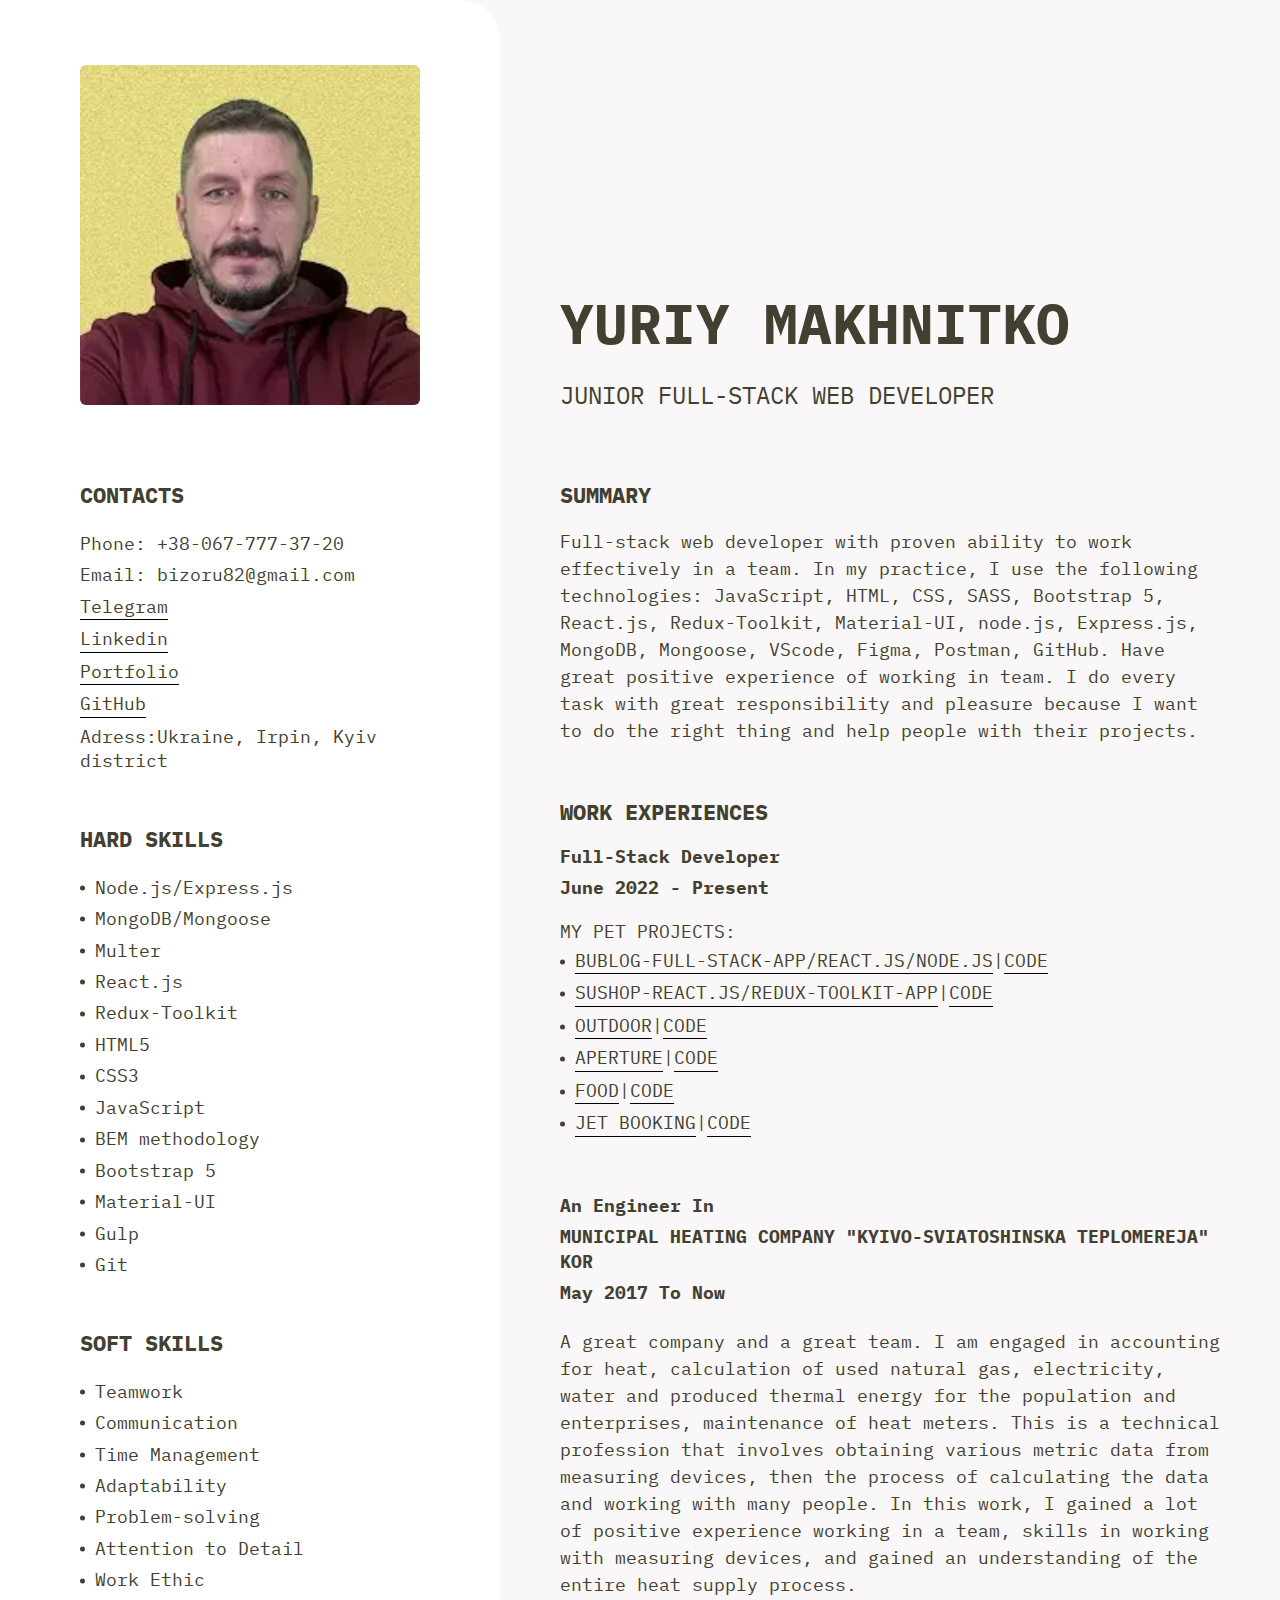
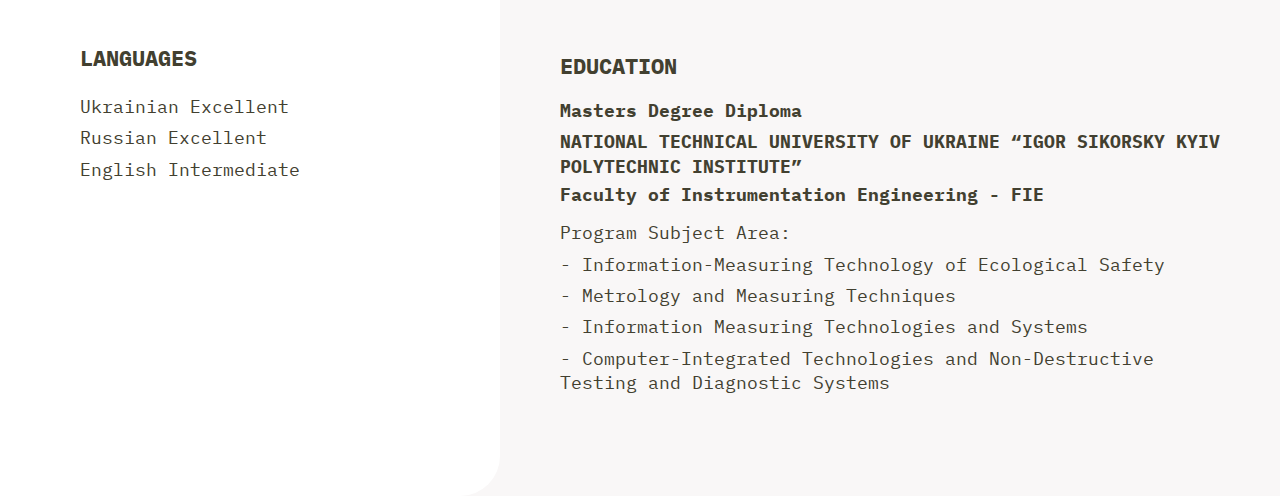
==== commit 3e3bce08: "Add files via upload" ====
--- a/index.html
+++ b/index.html
@@ -6,7 +6,7 @@
 	<meta charset="UTF-8">
 	<meta name="format-detection" content="telephone=no">
 	<!-- <style>body{opacity: 0;}</style> -->
-	<link rel="stylesheet" href="css/style.min.css?_v=20230220092637">
+	<link rel="stylesheet" href="css/style.min.css?_v=20230420145510">
 	<link rel="shortcut icon" href="favicon.ico">
 	<!-- <meta name="robots" content="noindex, nofollow"> -->
 	<meta name="viewport" content="width=device-width, initial-scale=1.0">
@@ -43,14 +43,18 @@
 						<div class="cv__skills">
 							<p class="cv__title">HARD SKILLS</p>
 							<ul class="cv__list-skills">
+								<li class="cv__skill">Node.js/Express.js</li>
+								<li class="cv__skill">MongoDB/Mongoose</li>
+								<li class="cv__skill">Multer</li>
 								<li class="cv__skill">React.js</li>
 								<li class="cv__skill">Redux-Toolkit</li>
 								<li class="cv__skill">HTML5</li>
 								<li class="cv__skill">CSS3</li>
 								<li class="cv__skill">JavaScript</li>
-								<li class="cv__skill">Gulp</li>
 								<li class="cv__skill">BEM methodology</li>
 								<li class="cv__skill">Bootstrap 5</li>
+								<li class="cv__skill">Material-UI</li>
+								<li class="cv__skill">Gulp</li>
 								<li class="cv__skill">Git</li>
 							</ul>
 							<p class="cv__title">SOFT SKILLS</p>
@@ -73,26 +77,36 @@
 					</div>
 					<div class="cv__right">
 						<h1 class="cv__main-title">Yuriy Makhnitko</h1>
-						<p class="cv__position">JUNIOR FRONTEND DEVELOPER</p>
+						<p class="cv__position">JUNIOR FULL-STACK WEB DEVELOPER</p>
 						<div class="cv__work-exp">
 							<p class="cv__right-title">SUMMARY</p>
 							<p class="cv__summary">
-								Frontend developer with a proven ability to collaborate
-								effectively in team. Enjoy working closely with team members.
-								I've been doing practical works on front-end development for a
-								year now. I use the number of modern technologies in my
-								practice such as React.js, Redux Toolkit, JS, HTML5,
-								SASS/SCSS, CSS3, Git, VS Code. Have great positive experience
-								of working in team. I do every my task with great
-								responsibility and pleasure, because I want to do right things
-								and help people with websites.
+								Full-stack web developer with proven ability to work
+								effectively in a team.
+								<!-- I am mastering the direction in the IT
+                  field as a full stack web developer. I have developed several
+                  projects ranging from simple landing page layouts to more
+                  complex ones that include both the client and backend parts of
+                  a web application.  -->
+								In my practice, I use the following technologies: JavaScript,
+								HTML, CSS, SASS, Bootstrap 5, React.js, Redux-Toolkit,
+								Material-UI, node.js, Express.js, MongoDB, Mongoose, VScode,
+								Figma, Postman, GitHub. Have great positive experience of
+								working in team. I do every task with great responsibility and
+								pleasure because I want to do the right thing and help people
+								with their projects.
+
+								<!-- I am mastering the direction in the IT field as a full stack web developer. During this time, I have developed several projects ranging from simple landing page layouts to more complex ones that include both the client and backend parts of a web application. In my practice, I use the following modern technologies to create sites: JavaScript, HTML, CSS, SASS, Bootstrap 5, React.js, Redux-Toolkit, Material-UI, node.js, Express.js, MongoDB, Mongoose, VScode, Figma , Postman, GitHub. -->
 							</p>
 							<p class="cv__right-title">WORK EXPERIENCES</p>
-							<p class="cv__work-sub-title">Frontend developer</p>
+							<p class="cv__work-sub-title">Full-stack developer</p>
 							<p class="cv__work-sub-title">June 2022 - Present</p>
 							<div class="cv__pet-projects">
 								<p class="cv__pet-title">My Pet Projects:</p>
 								<ul class="cv__projects-pet-list">
+									<li class="cv__pet">
+										<a target="_blank" href="https://buglog-client.vercel.app/" class="cv__pet-link"><span>BUBLOG-FULL-STACK-APP/REACT.JS/NODE.JS</span></a><span>|</span><a target="_blank" href="https://github.com/YuraMakhnitko/bublog-back" class="cv__pet-code"><span>Code</span></a>
+									</li>
 									<li class="cv__pet">
 										<a target="_blank" href="https://yura-makhnitko-github-io.vercel.app/" class="cv__pet-link"><span>SUSHOP-REACT.JS/REDUX-TOOLKIT-APP</span></a><span>|</span><a target="_blank" href="https://github.com/YuraMakhnitko/YuraMakhnitko.github.io" class="cv__pet-code"><span>Code</span></a>
 									</li>
@@ -118,15 +132,16 @@
 							</p>
 							<p class="cv__work-sub-title">May 2017 to now</p>
 							<p class="cv__work-text">
-								Big company and big team. I`m involeved in heat accounting,
-								calculation of used natural gas, electricity, water and
-								developed thermal energy for people and companies, maintenance
-								of heat meters. This is technical proffesion, that implies
-								getting different metrik data from measuring instruments, then
-								data calculation process and work with many people. At this
-								job I got great positive experience in the team, skills of
-								work with measuring instruments, gained an understanding of
-								the whole heat supply process.
+								A great company and a great team. I am engaged in accounting
+								for heat, calculation of used natural gas, electricity, water
+								and produced thermal energy for the population and
+								enterprises, maintenance of heat meters. This is a technical
+								profession that involves obtaining various metric data from
+								measuring devices, then the process of calculating the data
+								and working with many people. In this work, I gained a lot of
+								positive experience working in a team, skills in working with
+								measuring devices, and gained an understanding of the entire
+								heat supply process.
 							</p>
 						</div>
 						<div class="cv__education">
@@ -238,7 +253,7 @@
 	</div>
 </div>
  -->
-	<script src="js/app.min.js?_v=20230220092637"></script>
+	<script src="js/app.min.js?_v=20230420145510"></script>
 </body>
 
 </html>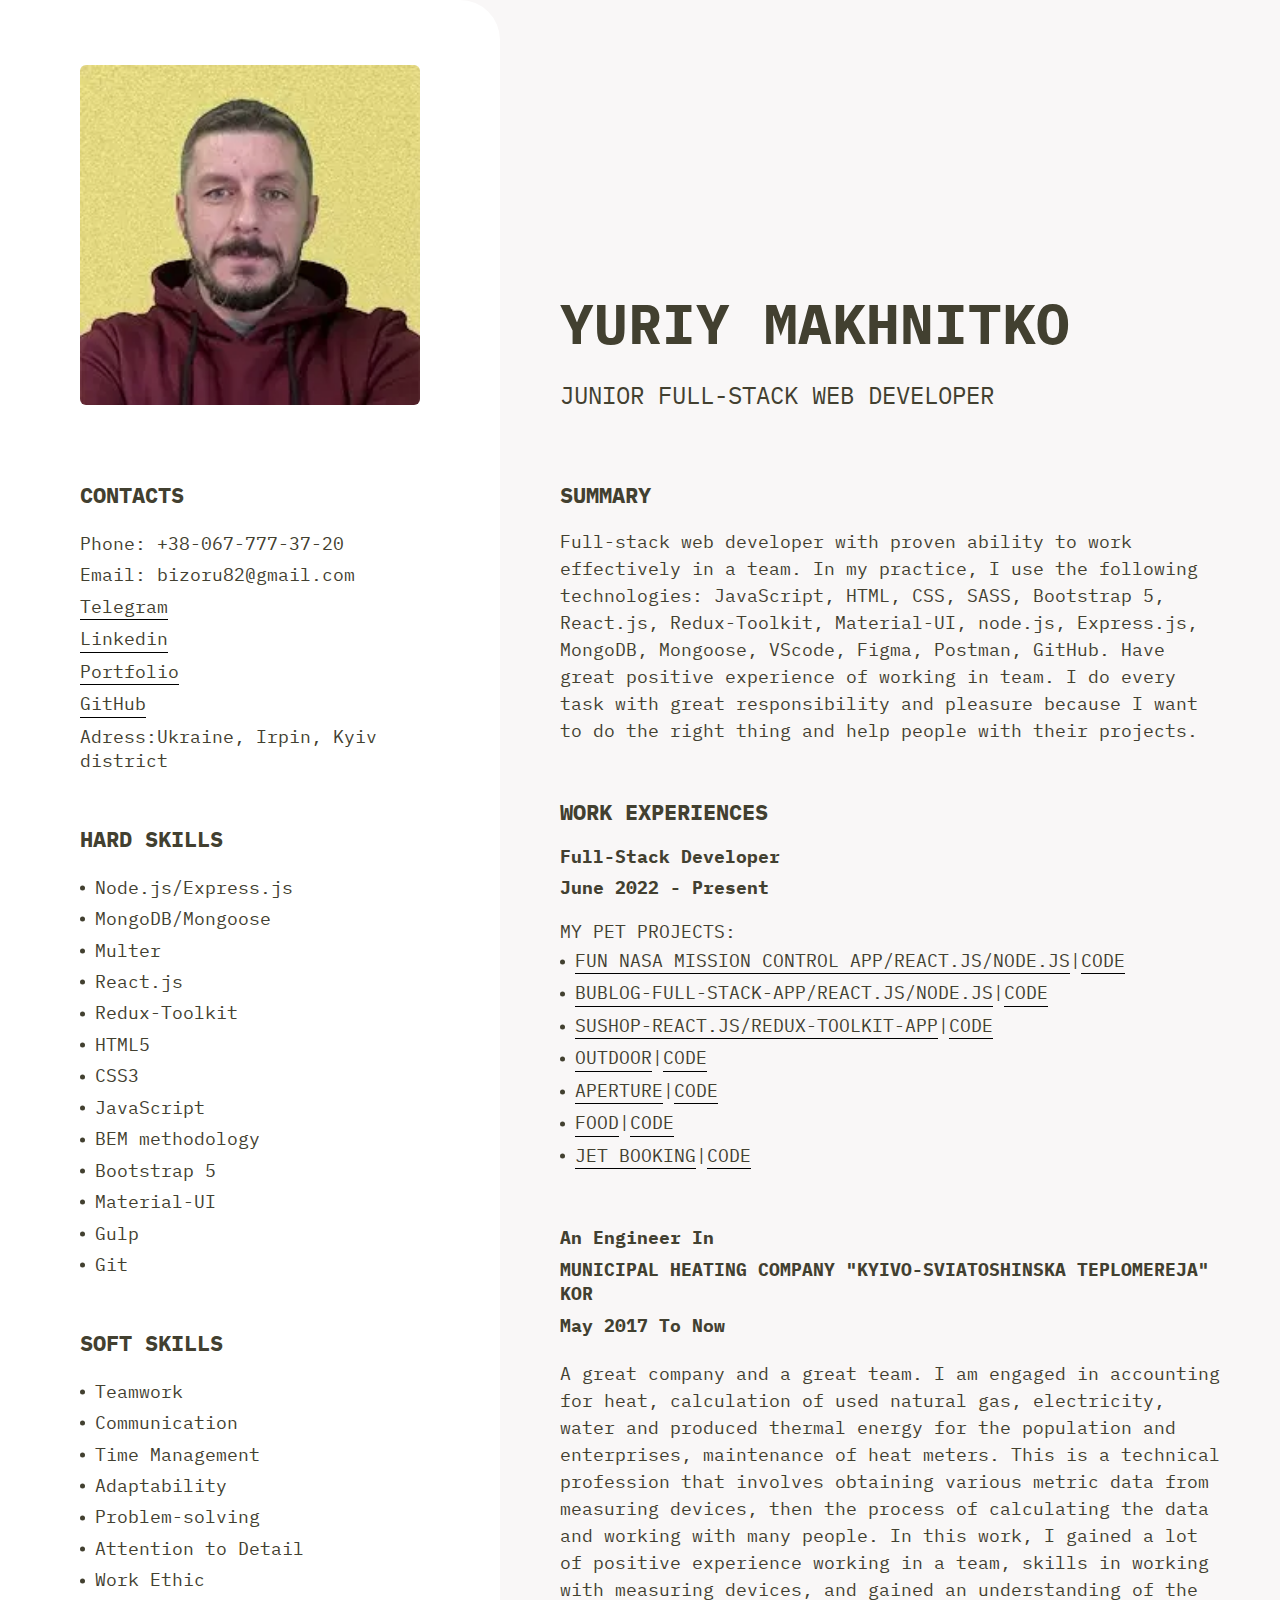
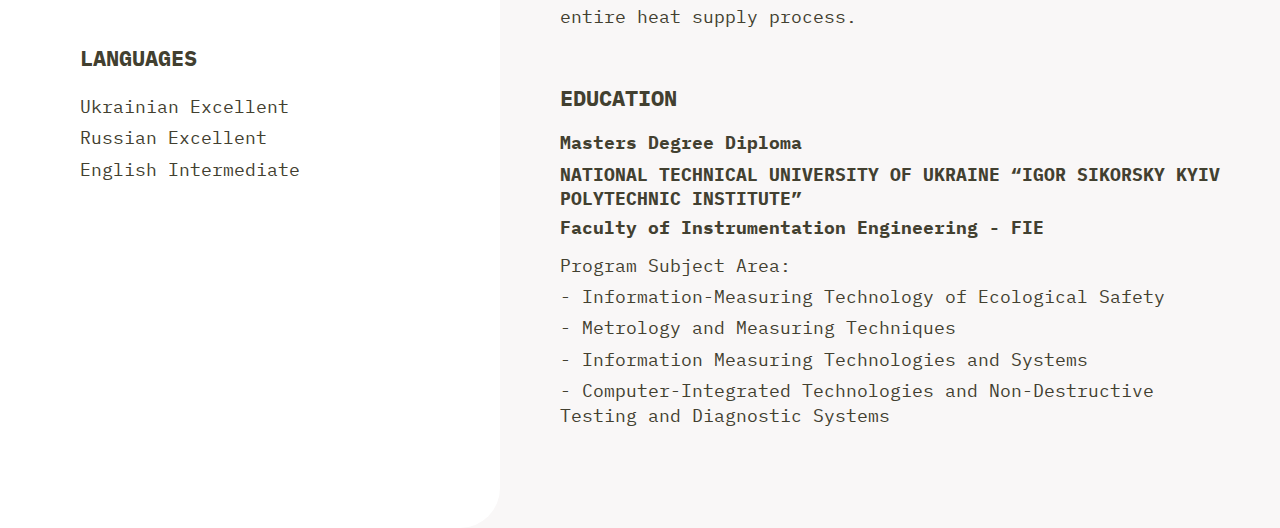
==== commit aedfcbbd: "Update index.html" ====
--- a/index.html
+++ b/index.html
@@ -1,177 +1,272 @@
 <!DOCTYPE html>
 <html lang="ru">
+  <head>
+    <title>YDevelop</title>
+    <meta charset="UTF-8" />
+    <meta name="format-detection" content="telephone=no" />
+    <!-- <style>body{opacity: 0;}</style> -->
+    <link rel="stylesheet" href="css/style.min.css?_v=20230420145510" />
+    <link rel="shortcut icon" href="favicon.ico" />
+    <!-- <meta name="robots" content="noindex, nofollow"> -->
+    <meta name="viewport" content="width=device-width, initial-scale=1.0" />
+  </head>
 
-<head>
-	<title>YDevelop</title>
-	<meta charset="UTF-8">
-	<meta name="format-detection" content="telephone=no">
-	<!-- <style>body{opacity: 0;}</style> -->
-	<link rel="stylesheet" href="css/style.min.css?_v=20230420145510">
-	<link rel="shortcut icon" href="favicon.ico">
-	<!-- <meta name="robots" content="noindex, nofollow"> -->
-	<meta name="viewport" content="width=device-width, initial-scale=1.0">
-</head>
+  <body>
+    <div class="wrapper">
+      <header class="header">
+        <div class="header__container"></div>
+      </header>
+      <main class="page">
+        <div class="cv__container">
+          <div class="cv">
+            <div class="cv__left">
+              <div class="cv__photo">
+                <div class="cv__image-ibg">
+                  <picture
+                    ><source srcset="img/photocv.webp" type="image/webp" />
+                    <img src="img/photocv.jpg" alt="cv"
+                  /></picture>
+                </div>
+              </div>
+              <div class="cv__contacts">
+                <p class="cv__title">CONTACTS</p>
+                <a href="tel:+380677773720" class="cv__phone"
+                  ><span>Phone: +38-067-777-37-20</span></a
+                >
+                <a href="mailto:bizoru82@gmail.com" class="cv__email"
+                  ><span>Email: bizoru82@gmail.com</span></a
+                >
+                <a href="tg://resolve?domain=@bizoru82" class="cv__telegram"
+                  ><span>Telegram</span></a
+                >
+                <a
+                  target="_blank"
+                  href="https://www.linkedin.com/in/yuriy-makhnitko-253115259"
+                  class="cv__linkedin"
+                  ><span>Linkedin</span></a
+                >
+                <a
+                  target="_blank"
+                  href="https://yuramakhnitko.github.io/portfolio/"
+                  class="cv__portfolio"
+                  ><span>Portfolio</span></a
+                >
+                <a
+                  target="_blank"
+                  href="https://github.com/YuraMakhnitko"
+                  class="cv__github"
+                  ><span>GitHub</span></a
+                >
+                <p class="cv__adress">
+                  <span>Adress:</span>Ukraine, Irpin, Kyiv district
+                </p>
+              </div>
+              <div class="cv__skills">
+                <p class="cv__title">HARD SKILLS</p>
+                <ul class="cv__list-skills">
+                  <li class="cv__skill">Node.js/Express.js</li>
+                  <li class="cv__skill">MongoDB/Mongoose</li>
+                  <li class="cv__skill">Multer</li>
+                  <li class="cv__skill">React.js</li>
+                  <li class="cv__skill">Redux-Toolkit</li>
+                  <li class="cv__skill">HTML5</li>
+                  <li class="cv__skill">CSS3</li>
+                  <li class="cv__skill">JavaScript</li>
+                  <li class="cv__skill">BEM methodology</li>
+                  <li class="cv__skill">Bootstrap 5</li>
+                  <li class="cv__skill">Material-UI</li>
+                  <li class="cv__skill">Gulp</li>
+                  <li class="cv__skill">Git</li>
+                </ul>
+                <p class="cv__title">SOFT SKILLS</p>
+                <ul class="cv__list-skills">
+                  <li class="cv__skill">Teamwork</li>
+                  <li class="cv__skill">Communication</li>
+                  <li class="cv__skill">Time Management</li>
+                  <li class="cv__skill">Adaptability</li>
+                  <li class="cv__skill">Problem-solving</li>
+                  <li class="cv__skill">Attention to Detail</li>
+                  <li class="cv__skill">Work Ethic</li>
+                </ul>
+              </div>
+              <div class="cv__launguages">
+                <p class="cv__title">Languages</p>
+                <p class="cv__language">Ukrainian Excellent</p>
+                <p class="cv__language">Russian Excellent</p>
+                <p class="cv__language">English Intermediate</p>
+              </div>
+            </div>
+            <div class="cv__right">
+              <h1 class="cv__main-title">Yuriy Makhnitko</h1>
+              <p class="cv__position">JUNIOR FULL-STACK WEB DEVELOPER</p>
+              <div class="cv__work-exp">
+                <p class="cv__right-title">SUMMARY</p>
+                <p class="cv__summary">
+                  Full-stack web developer with proven ability to work
+                  effectively in a team. In my practice, I use the following
+                  technologies: JavaScript, HTML, CSS, SASS, Bootstrap 5,
+                  React.js, Redux-Toolkit, Material-UI, node.js, Express.js,
+                  MongoDB, Mongoose, VScode, Figma, Postman, GitHub. Have great
+                  positive experience of working in team. I do every task with
+                  great responsibility and pleasure because I want to do the
+                  right thing and help people with their projects.
+                </p>
+                <p class="cv__right-title">WORK EXPERIENCES</p>
+                <p class="cv__work-sub-title">Full-stack developer</p>
+                <p class="cv__work-sub-title">June 2022 - Present</p>
+                <div class="cv__pet-projects">
+                  <p class="cv__pet-title">My Pet Projects:</p>
+                  <ul class="cv__projects-pet-list">
+                    <li class="cv__pet">
+                      <a
+                        target="_blank"
+                        href="https://nasa-fun-dashboard-git-main-yuramakhnitko.vercel.app"
+                        class="cv__pet-link"
+                        ><span
+                          >FUN NASA Mission Control APP/REACT.JS/NODE.JS</span
+                        ></a
+                      ><span>|</span
+                      ><a
+                        target="_blank"
+                        href="https://github.com/YuraMakhnitko/nasa-project"
+                        class="cv__pet-code"
+                        ><span>Code</span></a
+                      >
+                    </li>
+                    <li class="cv__pet">
+                      <a
+                        target="_blank"
+                        href="https://buglog-client.vercel.app/"
+                        class="cv__pet-link"
+                        ><span>BUBLOG-FULL-STACK-APP/REACT.JS/NODE.JS</span></a
+                      ><span>|</span
+                      ><a
+                        target="_blank"
+                        href="https://github.com/YuraMakhnitko/bublog-back"
+                        class="cv__pet-code"
+                        ><span>Code</span></a
+                      >
+                    </li>
+                    <li class="cv__pet">
+                      <a
+                        target="_blank"
+                        href="https://yura-makhnitko-github-io.vercel.app/"
+                        class="cv__pet-link"
+                        ><span>SUSHOP-REACT.JS/REDUX-TOOLKIT-APP</span></a
+                      ><span>|</span
+                      ><a
+                        target="_blank"
+                        href="https://github.com/YuraMakhnitko/YuraMakhnitko.github.io"
+                        class="cv__pet-code"
+                        ><span>Code</span></a
+                      >
+                    </li>
+                    <li class="cv__pet">
+                      <a
+                        target="_blank"
+                        href="https://yuramakhnitko.github.io/outdoor/"
+                        class="cv__pet-link"
+                        ><span>Outdoor</span></a
+                      ><span>|</span
+                      ><a
+                        target="_blank"
+                        href="https://github.com/yuramakhnitko/outdoor"
+                        class="cv__pet-code"
+                        ><span>Code</span></a
+                      >
+                    </li>
+                    <li class="cv__pet">
+                      <a
+                        target="_blank"
+                        href="https://yuramakhnitko.github.io/aperture/"
+                        class="cv__pet-link"
+                        ><span>Aperture</span></a
+                      ><span>|</span
+                      ><a
+                        target="_blank"
+                        href="https://github.com/YuraMakhnitko/aperture"
+                        class="cv__pet-code"
+                        ><span>Code</span></a
+                      >
+                    </li>
+                    <li class="cv__pet">
+                      <a
+                        target="_blank"
+                        href="https://yuramakhnitko.github.io/tastyfood/"
+                        class="cv__pet-link"
+                        ><span>Food</span></a
+                      ><span>|</span
+                      ><a
+                        target="_blank"
+                        href="https://github.com/YuraMakhnitko/tastyfood"
+                        class="cv__pet-code"
+                        ><span>Code</span></a
+                      >
+                    </li>
 
-<body>
-	<div class="wrapper">
-		<header class="header">
-			<div class="header__container">
-
-			</div>
-		</header>
-		<main class="page">
-			<div class="cv__container">
-				<div class="cv">
-					<div class="cv__left">
-						<div class="cv__photo">
-							<div class="cv__image-ibg">
-								<picture><source srcset="img/photocv.webp" type="image/webp"><img src="img/photocv.jpg" alt="cv" /></picture>
-							</div>
-						</div>
-						<div class="cv__contacts">
-							<p class="cv__title">CONTACTS</p>
-							<a href="tel:+380677773720" class="cv__phone"><span>Phone: +38-067-777-37-20</span></a>
-							<a href="mailto:bizoru82@gmail.com" class="cv__email"><span>Email: bizoru82@gmail.com</span></a>
-							<a href="tg://resolve?domain=@bizoru82" class="cv__telegram"><span>Telegram</span></a>
-							<a target="_blank" href="https://www.linkedin.com/in/yuriy-makhnitko-253115259" class="cv__linkedin"><span>Linkedin</span></a>
-							<a target="_blank" href="https://yuramakhnitko.github.io/portfolio/" class="cv__portfolio"><span>Portfolio</span></a>
-							<a target="_blank" href="https://github.com/YuraMakhnitko" class="cv__github"><span>GitHub</span></a>
-							<p class="cv__adress">
-								<span>Adress:</span>Ukraine, Irpin, Kyiv district
-							</p>
-						</div>
-						<div class="cv__skills">
-							<p class="cv__title">HARD SKILLS</p>
-							<ul class="cv__list-skills">
-								<li class="cv__skill">Node.js/Express.js</li>
-								<li class="cv__skill">MongoDB/Mongoose</li>
-								<li class="cv__skill">Multer</li>
-								<li class="cv__skill">React.js</li>
-								<li class="cv__skill">Redux-Toolkit</li>
-								<li class="cv__skill">HTML5</li>
-								<li class="cv__skill">CSS3</li>
-								<li class="cv__skill">JavaScript</li>
-								<li class="cv__skill">BEM methodology</li>
-								<li class="cv__skill">Bootstrap 5</li>
-								<li class="cv__skill">Material-UI</li>
-								<li class="cv__skill">Gulp</li>
-								<li class="cv__skill">Git</li>
-							</ul>
-							<p class="cv__title">SOFT SKILLS</p>
-							<ul class="cv__list-skills">
-								<li class="cv__skill">Teamwork</li>
-								<li class="cv__skill">Communication</li>
-								<li class="cv__skill">Time Management</li>
-								<li class="cv__skill">Adaptability</li>
-								<li class="cv__skill">Problem-solving</li>
-								<li class="cv__skill">Attention to Detail</li>
-								<li class="cv__skill">Work Ethic</li>
-							</ul>
-						</div>
-						<div class="cv__launguages">
-							<p class="cv__title">Languages</p>
-							<p class="cv__language">Ukrainian Excellent</p>
-							<p class="cv__language">Russian Excellent</p>
-							<p class="cv__language">English Intermediate</p>
-						</div>
-					</div>
-					<div class="cv__right">
-						<h1 class="cv__main-title">Yuriy Makhnitko</h1>
-						<p class="cv__position">JUNIOR FULL-STACK WEB DEVELOPER</p>
-						<div class="cv__work-exp">
-							<p class="cv__right-title">SUMMARY</p>
-							<p class="cv__summary">
-								Full-stack web developer with proven ability to work
-								effectively in a team.
-								<!-- I am mastering the direction in the IT
-                  field as a full stack web developer. I have developed several
-                  projects ranging from simple landing page layouts to more
-                  complex ones that include both the client and backend parts of
-                  a web application.  -->
-								In my practice, I use the following technologies: JavaScript,
-								HTML, CSS, SASS, Bootstrap 5, React.js, Redux-Toolkit,
-								Material-UI, node.js, Express.js, MongoDB, Mongoose, VScode,
-								Figma, Postman, GitHub. Have great positive experience of
-								working in team. I do every task with great responsibility and
-								pleasure because I want to do the right thing and help people
-								with their projects.
-
-								<!-- I am mastering the direction in the IT field as a full stack web developer. During this time, I have developed several projects ranging from simple landing page layouts to more complex ones that include both the client and backend parts of a web application. In my practice, I use the following modern technologies to create sites: JavaScript, HTML, CSS, SASS, Bootstrap 5, React.js, Redux-Toolkit, Material-UI, node.js, Express.js, MongoDB, Mongoose, VScode, Figma , Postman, GitHub. -->
-							</p>
-							<p class="cv__right-title">WORK EXPERIENCES</p>
-							<p class="cv__work-sub-title">Full-stack developer</p>
-							<p class="cv__work-sub-title">June 2022 - Present</p>
-							<div class="cv__pet-projects">
-								<p class="cv__pet-title">My Pet Projects:</p>
-								<ul class="cv__projects-pet-list">
-									<li class="cv__pet">
-										<a target="_blank" href="https://buglog-client.vercel.app/" class="cv__pet-link"><span>BUBLOG-FULL-STACK-APP/REACT.JS/NODE.JS</span></a><span>|</span><a target="_blank" href="https://github.com/YuraMakhnitko/bublog-back" class="cv__pet-code"><span>Code</span></a>
-									</li>
-									<li class="cv__pet">
-										<a target="_blank" href="https://yura-makhnitko-github-io.vercel.app/" class="cv__pet-link"><span>SUSHOP-REACT.JS/REDUX-TOOLKIT-APP</span></a><span>|</span><a target="_blank" href="https://github.com/YuraMakhnitko/YuraMakhnitko.github.io" class="cv__pet-code"><span>Code</span></a>
-									</li>
-									<li class="cv__pet">
-										<a target="_blank" href="https://yuramakhnitko.github.io/outdoor/" class="cv__pet-link"><span>Outdoor</span></a><span>|</span><a target="_blank" href="https://github.com/yuramakhnitko/outdoor" class="cv__pet-code"><span>Code</span></a>
-									</li>
-									<li class="cv__pet">
-										<a target="_blank" href="https://yuramakhnitko.github.io/aperture/" class="cv__pet-link"><span>Aperture</span></a><span>|</span><a target="_blank" href="https://github.com/YuraMakhnitko/aperture" class="cv__pet-code"><span>Code</span></a>
-									</li>
-									<li class="cv__pet">
-										<a target="_blank" href="https://yuramakhnitko.github.io/tastyfood/" class="cv__pet-link"><span>Food</span></a><span>|</span><a target="_blank" href="https://github.com/YuraMakhnitko/tastyfood" class="cv__pet-code"><span>Code</span></a>
-									</li>
-
-									<li class="cv__pet">
-										<a target="_blank" href="https://yuramakhnitko.github.io/jetbooking/" class="cv__pet-link"><span>Jet Booking</span></a><span>|</span><a target="_blank" href="https://github.com/YuraMakhnitko/jetbooking" class="cv__pet-code"><span>Code</span></a>
-									</li>
-								</ul>
-							</div>
-							<p class="cv__work-sub-title">An engineer in</p>
-							<p class="cv__work-sub-title cv__work-sub-title_upper">
-								Municipal heating company "Kyivo-Sviatoshinska teplomereja"
-								KOR
-							</p>
-							<p class="cv__work-sub-title">May 2017 to now</p>
-							<p class="cv__work-text">
-								A great company and a great team. I am engaged in accounting
-								for heat, calculation of used natural gas, electricity, water
-								and produced thermal energy for the population and
-								enterprises, maintenance of heat meters. This is a technical
-								profession that involves obtaining various metric data from
-								measuring devices, then the process of calculating the data
-								and working with many people. In this work, I gained a lot of
-								positive experience working in a team, skills in working with
-								measuring devices, and gained an understanding of the entire
-								heat supply process.
-							</p>
-						</div>
-						<div class="cv__education">
-							<p class="cv__right-title">EDUCATION</p>
-							<p class="cv__diploma">Masters degree diploma</p>
-							<p class="cv__un">
-								National Technical University of Ukraine “Igor Sikorsky Kyiv
-								Polytechnic Institute”
-							</p>
-							<p class="cv__pbf">
-								Faculty of Instrumentation Engineering - FIE
-							</p>
-							<p class="cv__faculty">Program Subject Area:</p>
-							<ul class="cv__subj">
-								<li class="cv__subject">
-									- Information-Measuring Technology of Ecological Safety
-								</li>
-								<li class="cv__subject">
-									- Metrology and Measuring Techniques
-								</li>
-								<li class="cv__subject">
-									- Information Measuring Technologies and Systems
-								</li>
-								<li class="cv__subject">
-									- Computer-Integrated Technologies and Non-Destructive
-									Testing and Diagnostic Systems
-								</li>
-							</ul>
-						</div>
-						<!-- <div class="cv__pet-projects">
+                    <li class="cv__pet">
+                      <a
+                        target="_blank"
+                        href="https://yuramakhnitko.github.io/jetbooking/"
+                        class="cv__pet-link"
+                        ><span>Jet Booking</span></a
+                      ><span>|</span
+                      ><a
+                        target="_blank"
+                        href="https://github.com/YuraMakhnitko/jetbooking"
+                        class="cv__pet-code"
+                        ><span>Code</span></a
+                      >
+                    </li>
+                  </ul>
+                </div>
+                <p class="cv__work-sub-title">An engineer in</p>
+                <p class="cv__work-sub-title cv__work-sub-title_upper">
+                  Municipal heating company "Kyivo-Sviatoshinska teplomereja"
+                  KOR
+                </p>
+                <p class="cv__work-sub-title">May 2017 to now</p>
+                <p class="cv__work-text">
+                  A great company and a great team. I am engaged in accounting
+                  for heat, calculation of used natural gas, electricity, water
+                  and produced thermal energy for the population and
+                  enterprises, maintenance of heat meters. This is a technical
+                  profession that involves obtaining various metric data from
+                  measuring devices, then the process of calculating the data
+                  and working with many people. In this work, I gained a lot of
+                  positive experience working in a team, skills in working with
+                  measuring devices, and gained an understanding of the entire
+                  heat supply process.
+                </p>
+              </div>
+              <div class="cv__education">
+                <p class="cv__right-title">EDUCATION</p>
+                <p class="cv__diploma">Masters degree diploma</p>
+                <p class="cv__un">
+                  National Technical University of Ukraine “Igor Sikorsky Kyiv
+                  Polytechnic Institute”
+                </p>
+                <p class="cv__pbf">
+                  Faculty of Instrumentation Engineering - FIE
+                </p>
+                <p class="cv__faculty">Program Subject Area:</p>
+                <ul class="cv__subj">
+                  <li class="cv__subject">
+                    - Information-Measuring Technology of Ecological Safety
+                  </li>
+                  <li class="cv__subject">
+                    - Metrology and Measuring Techniques
+                  </li>
+                  <li class="cv__subject">
+                    - Information Measuring Technologies and Systems
+                  </li>
+                  <li class="cv__subject">
+                    - Computer-Integrated Technologies and Non-Destructive
+                    Testing and Diagnostic Systems
+                  </li>
+                </ul>
+              </div>
+              <!-- <div class="cv__pet-projects">
                 <p class="cv__right-title">Pet Projects</p>
                 <ul class="cv__projects-pet-list">
                   <li class="cv__pet">
@@ -233,16 +328,15 @@
                   </li>
                 </ul>
               </div> -->
-					</div>
-				</div>
-			</div>
-		</main>
-		<footer class="footer">
-			<div class="footer__container">
-			</div>
-		</footer>
-	</div>
-	<!-- 
+            </div>
+          </div>
+        </div>
+      </main>
+      <footer class="footer">
+        <div class="footer__container"></div>
+      </footer>
+    </div>
+    <!-- 
 <div id="popup" aria-hidden="true" class="popup">
 	<div class="popup__wrapper">
 		<div class="popup__content">
@@ -253,7 +347,6 @@
 	</div>
 </div>
  -->
-	<script src="js/app.min.js?_v=20230420145510"></script>
-</body>
-
-</html>+    <script src="js/app.min.js?_v=20230420145510"></script>
+  </body>
+</html>
